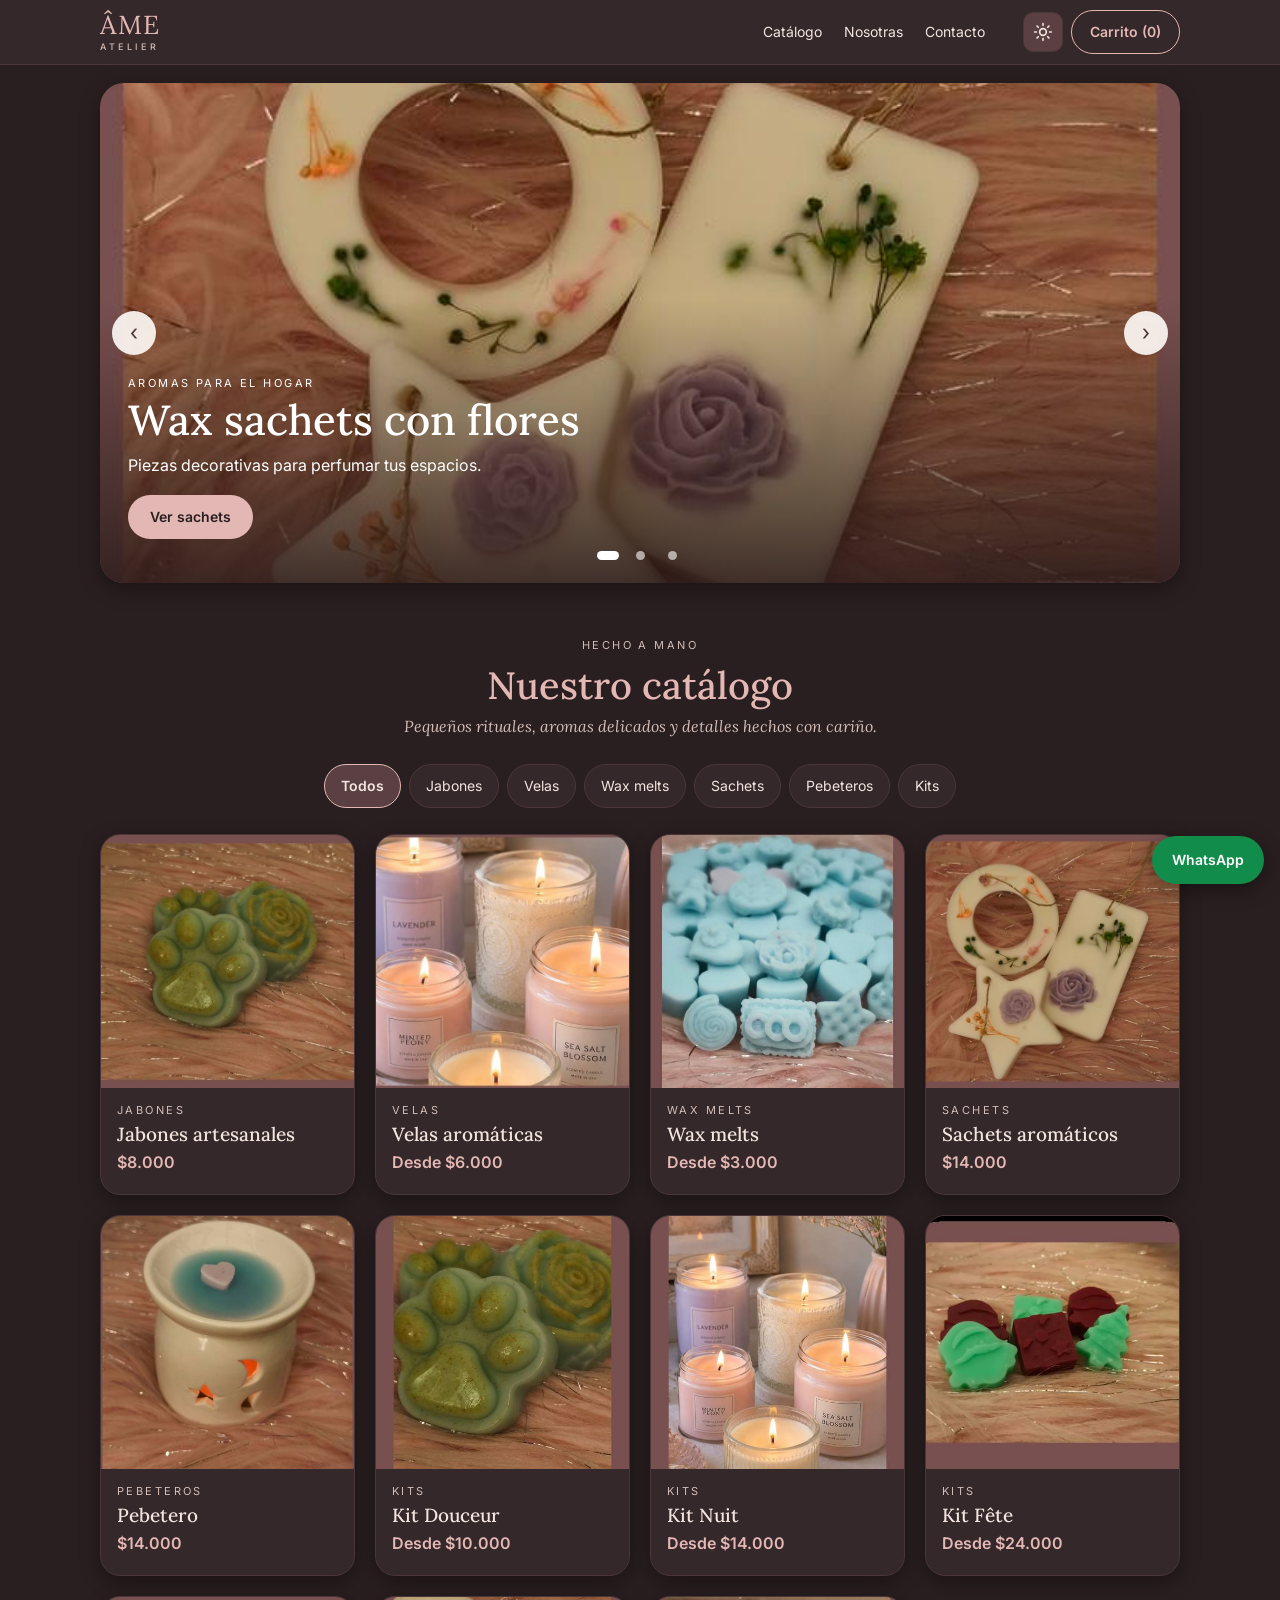
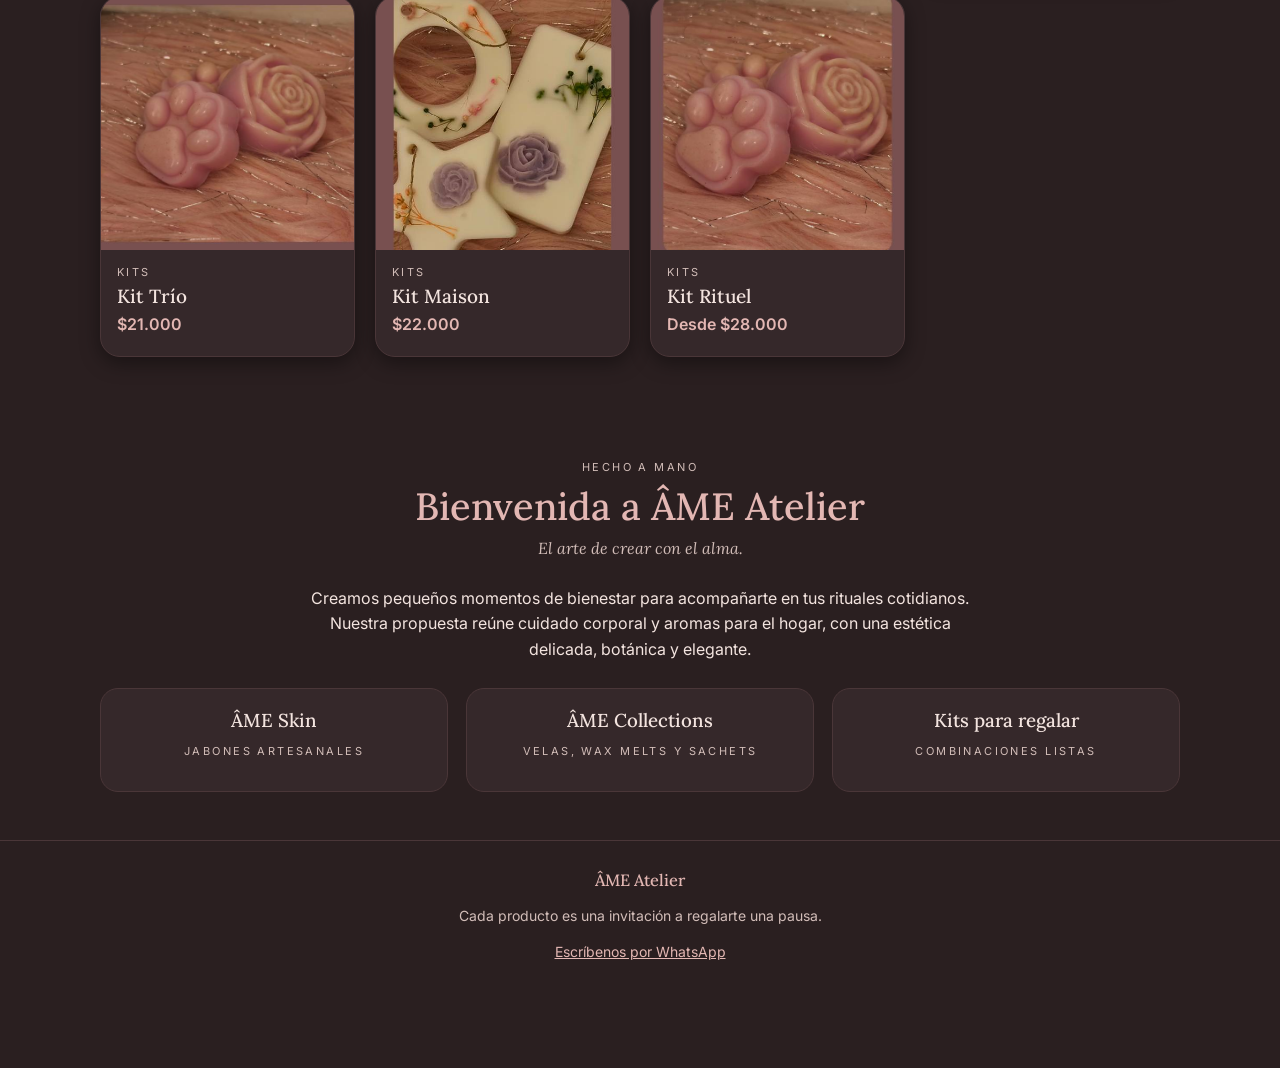
==== index.html @ 279a784d "Estructura del proyecto, catálogo interactivo, carrito y cambio de tema" ====
<!doctype html>
<html lang="es">
<head>
  <meta charset="utf-8">
  <meta name="viewport" content="width=device-width, initial-scale=1, viewport-fit=cover">
  <title>ÂME Atelier · Jabones y aromas hechos a mano</title>

  <link href="https://fonts.googleapis.com/css2?family=Lora:ital,wght@0,500;1,400&family=Inter:wght@300;400;500;600&display=swap" rel="stylesheet">
  <link rel="stylesheet" href="css/styles.css">
</head>

<body>
  <!-- =====================================================================
       Encabezado y navegación
       ===================================================================== -->
  <header>
    <div class="w">
      <a class="lg" href="#top" aria-label="ÂME Atelier, inicio">
        ÂME<small>ATELIER</small>
      </a>

      <nav>
        <a href="#catalogo">Catálogo</a>
        <a href="#nosotras">Nosotras</a>
        <a href="#contacto">Contacto</a>
      </nav>

      <div class="hdr-actions">
        <button class="theme-btn" id="tm" type="button" aria-label="Cambiar a tema claro" title="Cambiar a tema claro">
          <svg class="ic-sun" viewBox="0 0 24 24" width="20" height="20" fill="none" stroke="currentColor" stroke-width="2" stroke-linecap="round" stroke-linejoin="round" aria-hidden="true">
            <circle cx="12" cy="12" r="4"></circle>
            <path d="M12 2v2"></path>
            <path d="M12 20v2"></path>
            <path d="m4.93 4.93 1.41 1.41"></path>
            <path d="m17.66 17.66 1.41 1.41"></path>
            <path d="M2 12h2"></path>
            <path d="M20 12h2"></path>
            <path d="m6.34 17.66-1.41 1.41"></path>
            <path d="m19.07 4.93-1.41 1.41"></path>
          </svg>
          <svg class="ic-moon" viewBox="0 0 24 24" width="20" height="20" fill="none" stroke="currentColor" stroke-width="2" stroke-linecap="round" stroke-linejoin="round" aria-hidden="true">
            <path d="M20.354 15.354A9 9 0 0 1 8.646 3.646 9.003 9.003 0 0 0 12 21a9.003 9.003 0 0 0 8.354-5.646z"></path>
            <path d="M17 4v4"></path>
            <path d="M15 6h4"></path>
            <path d="M19 10v2"></path>
            <path d="M18 11h2"></path>
          </svg>
        </button>
        <button class="btn2" id="oc" type="button" aria-label="Abrir carrito">Carrito (<span id="cn">0</span>)</button>
      </div>
    </div>
  </header>

  <!-- =====================================================================
       Contenido principal
       ===================================================================== -->
  <main id="top">
    <!-- Hero / Carrusel -->
    <div class="w">
      <div class="hero" role="region" aria-roledescription="carrusel" aria-label="Productos destacados">
        <div class="tr" id="tr"></div>
        <button class="ar l" id="pv" aria-label="Anterior">‹</button>
        <button class="ar r" id="nx" aria-label="Siguiente">›</button>
        <div class="dots" id="dt"></div>
      </div>
    </div>

    <!-- Catálogo -->
    <section id="catalogo">
      <div class="w">
        <div class="hd">
          <span class="k">Hecho a mano</span>
          <h2>Nuestro catálogo</h2>
          <p>Pequeños rituales, aromas delicados y detalles hechos con cariño.</p>
        </div>

        <div class="chips" id="ch"></div>
        <div class="g" id="gr"></div>
      </div>
    </section>

    <!-- Nosotras -->
    <section id="nosotras">
      <div class="w">
        <div class="hd">
          <span class="k">Hecho a mano</span>
          <h2>Bienvenida a ÂME Atelier</h2>
          <p>El arte de crear con el alma.</p>
        </div>

        <p style="max-width:660px;margin:0 auto;text-align:center">
          Creamos pequeños momentos de bienestar para acompañarte en tus rituales cotidianos. Nuestra propuesta reúne cuidado corporal y aromas para el hogar, con una estética delicada, botánica y elegante.
        </p>

        <div class="abt">
          <div>
            <h3>ÂME Skin</h3>
            <p class="k">Jabones artesanales</p>
          </div>
          <div>
            <h3>ÂME Collections</h3>
            <p class="k">Velas, wax melts y sachets</p>
          </div>
          <div>
            <h3>Kits para regalar</h3>
            <p class="k">Combinaciones listas</p>
          </div>
        </div>
      </div>
    </section>
  </main>

  <!-- =====================================================================
       Pie de página y flotantes
       ===================================================================== -->
  <footer id="contacto">
    <div class="w">
      <h3 style="color:var(--rose)">ÂME Atelier</h3>
      <p>Cada producto es una invitación a regalarte una pausa.</p>
      <p><a id="fw" href="#">Escríbenos por WhatsApp</a></p>
    </div>
  </footer>

  <a class="wa" id="wb" href="#" target="_blank" rel="noopener">WhatsApp</a>
  <div class="ts" id="ts" role="status"></div>

  <!-- =====================================================================
       Modal: Detalle y personalización de producto
       ===================================================================== -->
  <dialog id="pd" aria-labelledby="pt">
    <button class="x" data-close aria-label="Cerrar">✕</button>
    <div class="pm">
      <img id="pi" alt="">
      <div class="pb">
        <span class="k" id="pc"></span>
        <h2 id="pt"></h2>
        <p id="pdsc" style="margin:0;color:var(--mut)"></p>
        <div id="po"></div>

        <div style="display:flex;align-items:center;gap:14px">
          <div class="q">
            <button id="m1" aria-label="Menos">−</button>
            <b id="qv">1</b>
            <button id="p1" aria-label="Más">+</button>
          </div>
          <span class="pr" id="pp" style="font-size:20px"></span>
        </div>

        <div id="pn"></div>
        <button class="btn" id="ad">Agregar al carrito</button>
      </div>
    </div>
  </dialog>

  <!-- =====================================================================
       Drawer: Carrito y envío por WhatsApp
       ===================================================================== -->
  <dialog id="cart" aria-label="Tu pedido">
    <div class="cin">
      <div style="display:flex;justify-content:space-between;align-items:center">
        <h2 style="color:var(--rose)">Tu pedido</h2>
        <button class="btn2" data-close aria-label="Cerrar carrito">Cerrar</button>
      </div>

      <div class="cl" id="cl"></div>

      <div style="display:flex;justify-content:space-between;font-size:18px">
        <b>Total</b>
        <b class="pr" id="ct">$0</b>
      </div>

      <input class="i" id="nm" placeholder="Tu nombre" aria-label="Tu nombre" autocomplete="name">
      <textarea class="i" id="nt" rows="2" placeholder="Notas: fecha, dirección, aromas…" aria-label="Notas del pedido"></textarea>
      <button class="btn" id="sd">Enviar pedido por WhatsApp</button>
    </div>
  </dialog>

  <!-- =====================================================================
       Scripts (respetar orden de dependencias)
       ===================================================================== -->
  <script src="js/config.js"></script>
  <script src="js/data.js"></script>
  <script src="js/utils.js"></script>
  <script src="js/slider.js"></script>
  <script src="js/catalog.js"></script>
  <script src="js/cart.js"></script>
  <script src="js/main.js"></script>
</body>
</html>
---- css/styles.css ----
/* ==========================================================================
   ÂME Atelier – Estilos globales y componentes
   Tema oscuro por defecto + modo claro con tonos de referencia
   ========================================================================== */

:root {
  --bg: #2A1F20;
  --card: #35282A;
  --ink: #F3E4DF;
  --mut: #D2BDB8;
  --rose: #E3B7B3;
  --pill: #5A4042;
  --line: #4A3638;
  --btn: #E3B7B3;
  --btnt: #2A1F20;
  --sh: 0 6px 20px #0006;

  color-scheme: dark;
  box-sizing: border-box;
  padding-top: env(safe-area-inset-top, 0px);
  padding-bottom: env(safe-area-inset-bottom, 0px);
}

:root[data-theme="light"] {
  --bg: #F8F2EE;
  --card: #FFFDFB;
  --ink: #4E3B39;
  --mut: #7A6360;
  --rose: #8E5A5C;
  --pill: #F3DFDA;
  --line: #E7D6D0;
  --btn: #8E5A5C;
  --btnt: #FFFFFF;
  --sh: 0 6px 20px #8e5a5c1c;
  color-scheme: light;
}

/* ==========================================================================
   Base y tipografía
   ========================================================================== */

html {
  scroll-padding-top: calc(env(safe-area-inset-top, 0px) + 72px);
  scroll-behavior: smooth;
}

*,
*::before,
*::after {
  box-sizing: border-box;
}

body {
  margin: 0;
  background: var(--bg);
  color: var(--ink);
  font: 400 16px/1.6 Inter, system-ui, sans-serif;
}

body::before {
  content: "";
  position: fixed;
  inset: 0 0 auto;
  height: env(safe-area-inset-top, 0px);
  background: var(--card);
  z-index: 30;
}

h1,
h2,
h3 {
  font-family: Lora, Georgia, serif;
  font-weight: 500;
  margin: 0;
  line-height: 1.2;
}

button {
  font: inherit;
  color: inherit;
  cursor: pointer;
}

section {
  padding: 48px 0;
}

/* ==========================================================================
   Utilidades y botones
   ========================================================================== */

.w {
  max-width: 1120px;
  margin: 0 auto;
  padding: 0 20px;
}

.k {
  font-size: 11px;
  letter-spacing: 0.22em;
  text-transform: uppercase;
  color: var(--mut);
}

.btn {
  background: var(--btn);
  color: var(--btnt);
  border: 0;
  border-radius: 26px;
  padding: 11px 22px;
  min-height: 44px;
  font-weight: 600;
  font-size: 14px;
}

.btn2 {
  background: transparent;
  color: var(--rose);
  border: 1.5px solid var(--rose);
  border-radius: 26px;
  padding: 9px 18px;
  min-height: 44px;
  font-weight: 600;
  font-size: 14px;
}

.i {
  width: 100%;
  border: 1px solid var(--line);
  border-radius: 12px;
  padding: 11px;
  font: inherit;
  background: var(--bg);
  color: var(--ink);
}

.vh {
  position: absolute;
  width: 1px;
  height: 1px;
  overflow: hidden;
  clip: rect(0 0 0 0);
}

/* ==========================================================================
   Header y navegación
   ========================================================================== */

header {
  position: sticky;
  top: env(safe-area-inset-top, 0px);
  z-index: 20;
  background: var(--card);
  border-bottom: 1px solid var(--line);
}

header .w {
  display: flex;
  align-items: center;
  gap: 20px;
  height: 64px;
}

.lg {
  font-family: Lora, serif;
  font-size: 26px;
  color: var(--rose);
  letter-spacing: 0.06em;
  line-height: 1;
  text-decoration: none;
  flex: 1;
}

.lg small {
  display: block;
  font: 500 9px Inter;
  letter-spacing: 0.4em;
  color: var(--mut);
  margin-top: 3px;
}

nav a {
  color: var(--ink);
  text-decoration: none;
  font-size: 14px;
  margin-right: 18px;
}

.hdr-actions {
  display: flex;
  align-items: center;
  gap: 8px;
}

@media (max-width: 720px) {
  nav {
    display: none;
  }

  .btn2 {
    padding: 8px 14px;
    font-size: 13px;
  }
}

/* ==========================================================================
   Hero y slider
   ========================================================================== */

.hero {
  position: relative;
  overflow: hidden;
  border-radius: 24px;
  margin-top: 18px;
  box-shadow: var(--sh);
}

.tr {
  display: flex;
  transition: transform 0.6s ease;
}

.sl {
  min-width: 100%;
  height: clamp(340px, 60vw, 500px);
  background-size: cover;
  background-position: center;
  position: relative;
  color: #FFFFFF;
}

.sl div {
  position: absolute;
  inset: auto 0 0 0;
  padding: 70px 28px 44px;
  background: linear-gradient(transparent, #2a1a1ad9);
}

.sl h2 {
  font-size: clamp(26px, 5vw, 42px);
  max-width: 560px;
}

.sl p {
  margin: 8px 0 16px;
  max-width: 460px;
}

.ar {
  position: absolute;
  top: 50%;
  transform: translateY(-50%);
  width: 44px;
  height: 44px;
  border-radius: 50%;
  border: 0;
  background: #fffbf8e6;
  color: #4A3535;
  font-size: 22px;
}

.ar.l {
  left: 12px;
}

.ar.r {
  right: 12px;
}

.dots {
  position: absolute;
  bottom: 14px;
  left: 0;
  right: 0;
  display: flex;
  justify-content: center;
  gap: 4px;
}

.dots button {
  width: 28px;
  height: 28px;
  border: 0;
  background: none;
  padding: 0;
  display: grid;
  place-items: center;
}

.dots i {
  width: 9px;
  height: 9px;
  border-radius: 50%;
  background: #fff9;
  display: block;
}

.dots [aria-current="true"] i {
  background: #FFFFFF;
  width: 22px;
  border-radius: 6px;
}

/* ==========================================================================
   Encabezados, filtros y catálogo
   ========================================================================== */

.hd {
  text-align: center;
  margin-bottom: 24px;
}

.hd h2 {
  font-size: clamp(28px, 4vw, 38px);
  color: var(--rose);
  margin-top: 6px;
}

.hd p {
  font-family: Lora;
  font-style: italic;
  color: var(--mut);
  margin: 6px 0 0;
}

.chips {
  display: flex;
  gap: 8px;
  flex-wrap: wrap;
  justify-content: center;
  margin-bottom: 26px;
}

.chip {
  background: var(--card);
  border: 1px solid var(--line);
  border-radius: 22px;
  padding: 8px 16px;
  min-height: 44px;
  font-size: 14px;
}

.chip[aria-pressed="true"] {
  background: var(--pill);
  border-color: var(--rose);
  font-weight: 600;
}

.g {
  display: grid;
  grid-template-columns: repeat(auto-fill, minmax(230px, 1fr));
  gap: 20px;
}

.cd {
  background: var(--card);
  border: 1px solid var(--line);
  border-radius: 20px;
  overflow: hidden;
  box-shadow: var(--sh);
  display: flex;
  flex-direction: column;
  text-align: left;
  padding: 0;
  transition: transform 0.25s ease, box-shadow 0.25s ease, border-color 0.25s ease;
}

.cd:hover,
.cd:focus-visible {
  transform: translateY(-4px) scale(1.02);
  border-color: var(--rose);
  box-shadow: 0 12px 28px #0000004d;
}

:root[data-theme="light"] .cd:hover,
:root[data-theme="light"] .cd:focus-visible {
  box-shadow: 0 12px 28px #8e5a5c3d;
}

.cd img {
  width: 100%;
  aspect-ratio: 1 / 1;
  object-fit: cover;
  display: block;
  transition: transform 0.35s ease;
}

.cd:hover img,
.cd:focus-visible img {
  transform: scale(1.04);
}

.cd div {
  padding: 14px 16px 18px;
  display: flex;
  flex-direction: column;
  gap: 4px;
  flex: 1;
}

.cd h3 {
  font-size: 19px;
}

.pr {
  color: var(--rose);
  font-weight: 600;
}

/* ==========================================================================
   Modales y opciones de producto
   ========================================================================== */

dialog {
  border: 0;
  border-radius: 22px;
  padding: 0;
  background: var(--card);
  color: var(--ink);
  box-shadow: 0 20px 60px #0005;
  max-width: min(880px, 94vw);
  width: 100%;
  max-height: 92vh;
}

dialog::backdrop {
  background: #2a1a1a99;
}

.pm {
  display: grid;
  grid-template-columns: 1fr 1fr;
}

@media (max-width: 720px) {
  .pm {
    grid-template-columns: 1fr;
  }
}

.pm img {
  width: 100%;
  height: 100%;
  min-height: 260px;
  max-height: 520px;
  object-fit: cover;
}

.pb {
  padding: 24px;
  display: flex;
  flex-direction: column;
  gap: 12px;
}

.x {
  position: absolute;
  top: 10px;
  right: 10px;
  width: 44px;
  height: 44px;
  border-radius: 50%;
  border: 0;
  background: var(--card);
  font-size: 20px;
  z-index: 2;
}

fieldset {
  border: 0;
  padding: 0;
  margin: 0;
}

legend {
  font-size: 13px;
  font-weight: 600;
  margin-bottom: 6px;
}

.op {
  display: flex;
  flex-wrap: wrap;
  gap: 8px;
}

.op label {
  border: 1px solid var(--line);
  border-radius: 20px;
  padding: 8px 14px;
  min-height: 40px;
  cursor: pointer;
  font-size: 14px;
  display: flex;
  align-items: center;
}

.op input {
  position: absolute;
  opacity: 0;
}

.op label:has(input:checked) {
  background: var(--pill);
  border-color: var(--rose);
  font-weight: 600;
}

.op label:has(input:focus-visible) {
  outline: 2px solid var(--rose);
  outline-offset: 2px;
}

.q {
  display: flex;
  align-items: center;
  gap: 6px;
}

.q button {
  width: 44px;
  height: 44px;
  border-radius: 50%;
  border: 1.5px solid var(--rose);
  background: none;
  font-size: 20px;
  color: var(--rose);
}

.q b {
  min-width: 28px;
  text-align: center;
}

/* ==========================================================================
   Carrito lateral (drawer)
   ========================================================================== */

#cart {
  margin: 0 0 0 auto;
  height: 100dvh;
  max-height: 100dvh;
  width: min(430px, 100%);
  border-radius: 22px 0 0 22px;
}

.cin {
  display: flex;
  flex-direction: column;
  height: 100dvh;
  padding: 20px;
  gap: 12px;
}

.cl {
  flex: 1;
  overflow: auto;
  display: flex;
  flex-direction: column;
  gap: 12px;
}

.ln {
  display: flex;
  gap: 12px;
  border-bottom: 1px solid var(--line);
  padding-bottom: 12px;
}

.ln img {
  width: 64px;
  height: 64px;
  border-radius: 12px;
  object-fit: cover;
}

.ln .q button {
  width: 36px;
  height: 36px;
  font-size: 16px;
}

/* ==========================================================================
   Sección "Nosotras", footer y elementos flotantes
   ========================================================================== */

.abt {
  display: grid;
  grid-template-columns: repeat(auto-fit, minmax(220px, 1fr));
  gap: 18px;
  margin-top: 26px;
}

.abt div {
  background: var(--card);
  border: 1px solid var(--line);
  border-radius: 18px;
  padding: 20px;
  text-align: center;
}

footer {
  border-top: 1px solid var(--line);
  padding: 30px 0 90px;
  text-align: center;
  color: var(--mut);
  font-size: 14px;
}

footer a {
  color: var(--rose);
}

.wa {
  position: fixed;
  right: 16px;
  bottom: calc(16px + env(safe-area-inset-bottom, 0px));
  background: #128C4A;
  color: #FFFFFF;
  border-radius: 30px;
  padding: 13px 20px;
  font-weight: 600;
  font-size: 14px;
  text-decoration: none;
  z-index: 15;
  box-shadow: var(--sh);
}

.ts {
  position: fixed;
  left: 50%;
  bottom: 90px;
  transform: translateX(-50%);
  background: var(--ink);
  color: var(--bg);
  padding: 10px 18px;
  border-radius: 22px;
  font-size: 14px;
  z-index: 60;
  opacity: 0;
  pointer-events: none;
  transition: opacity 0.3s;
}

.ts.on {
  opacity: 1;
}

/* ==========================================================================
   Preferencia de movimiento reducido
   ========================================================================== */

@media (prefers-reduced-motion: reduce) {
  .tr,
  .cd,
  .cd img {
    transition: none;
  }

  html {
    scroll-behavior: auto;
  }
}

.theme-btn {
  width: 40px;
  height: 40px;
  border-radius: 10px;
  border: 1px solid var(--line);
  background: var(--pill);
  color: var(--ink);
  display: inline-grid;
  place-items: center;
  padding: 0;
  transition: transform 0.2s ease, background-color 0.2s ease, border-color 0.2s ease;
}

.theme-btn:hover,
.theme-btn:focus-visible {
  transform: scale(1.06);
  border-color: var(--rose);
}

/* En tema oscuro (por defecto) se muestra el sol; en tema claro se muestra la luna */
.theme-btn .ic-moon {
  display: none;
}

:root[data-theme="light"] .theme-btn .ic-sun {
  display: none;
}

:root[data-theme="light"] .theme-btn .ic-moon {
  display: block;
}
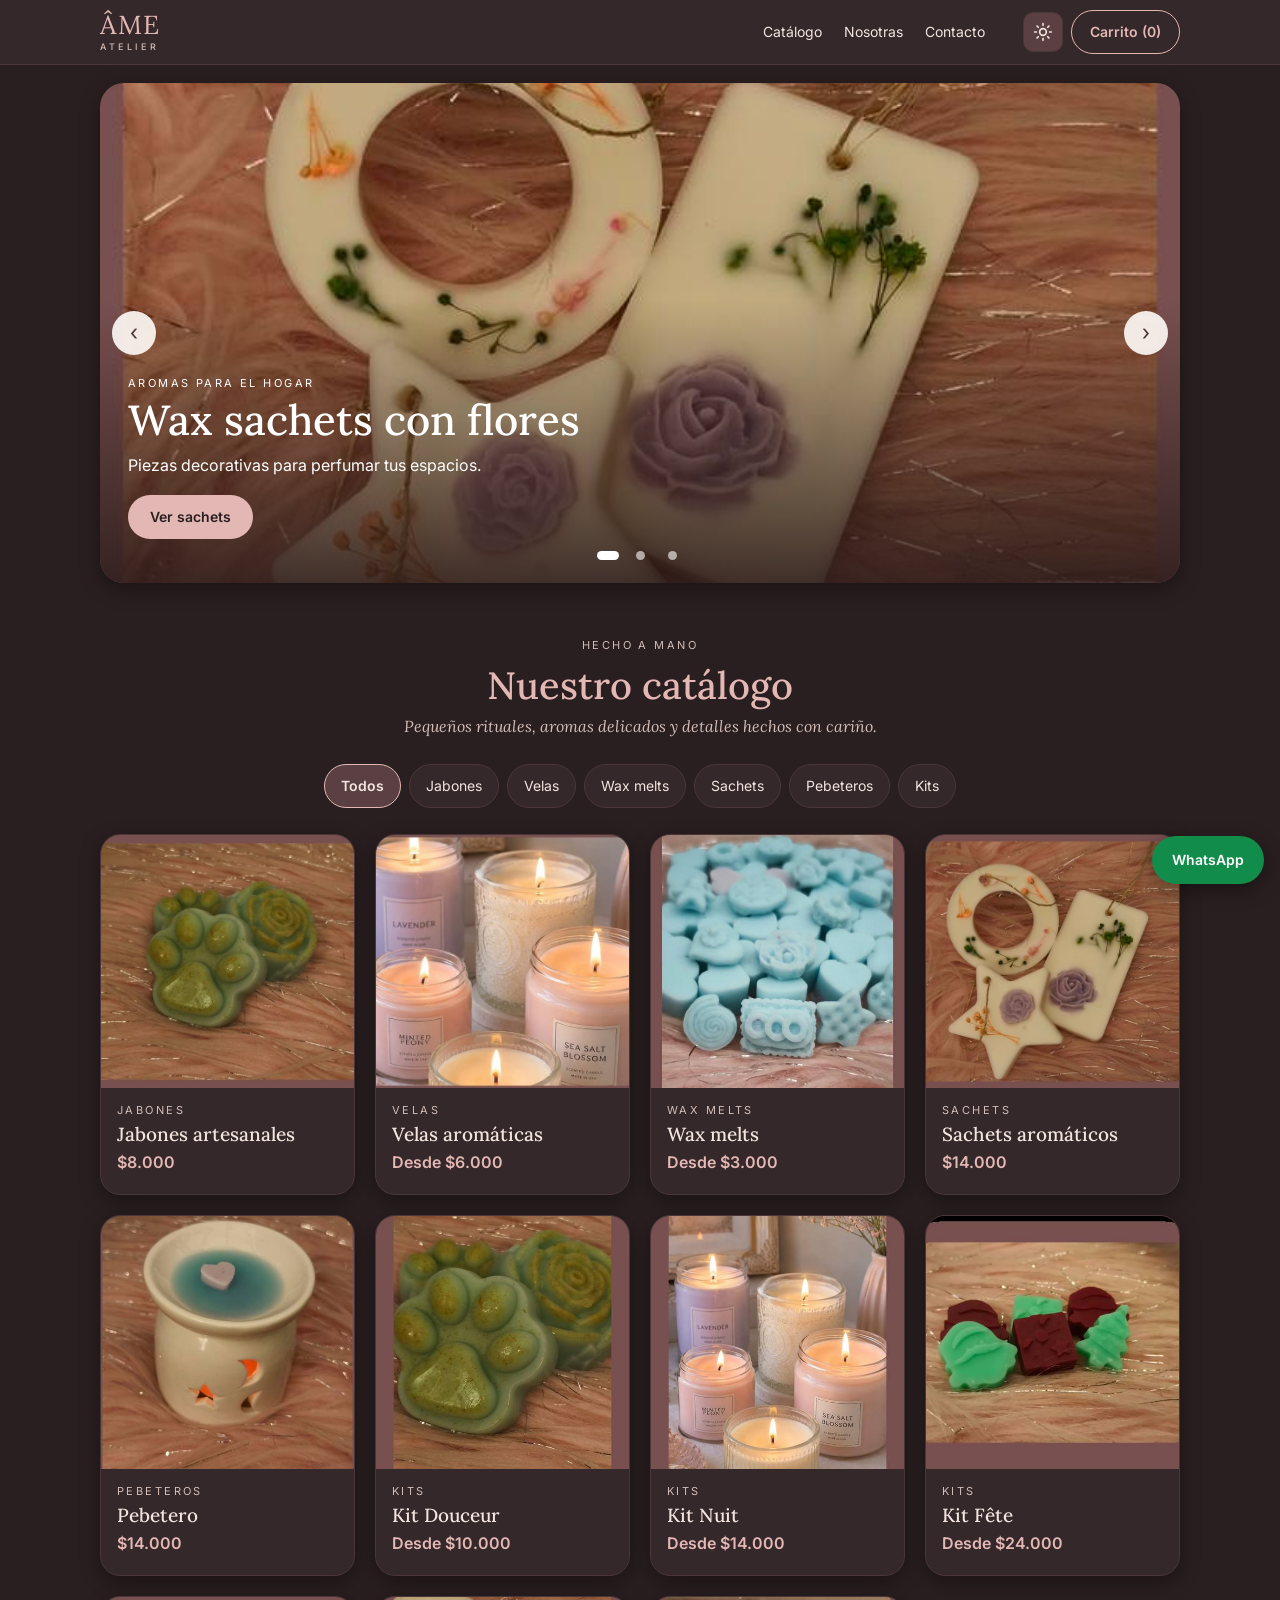
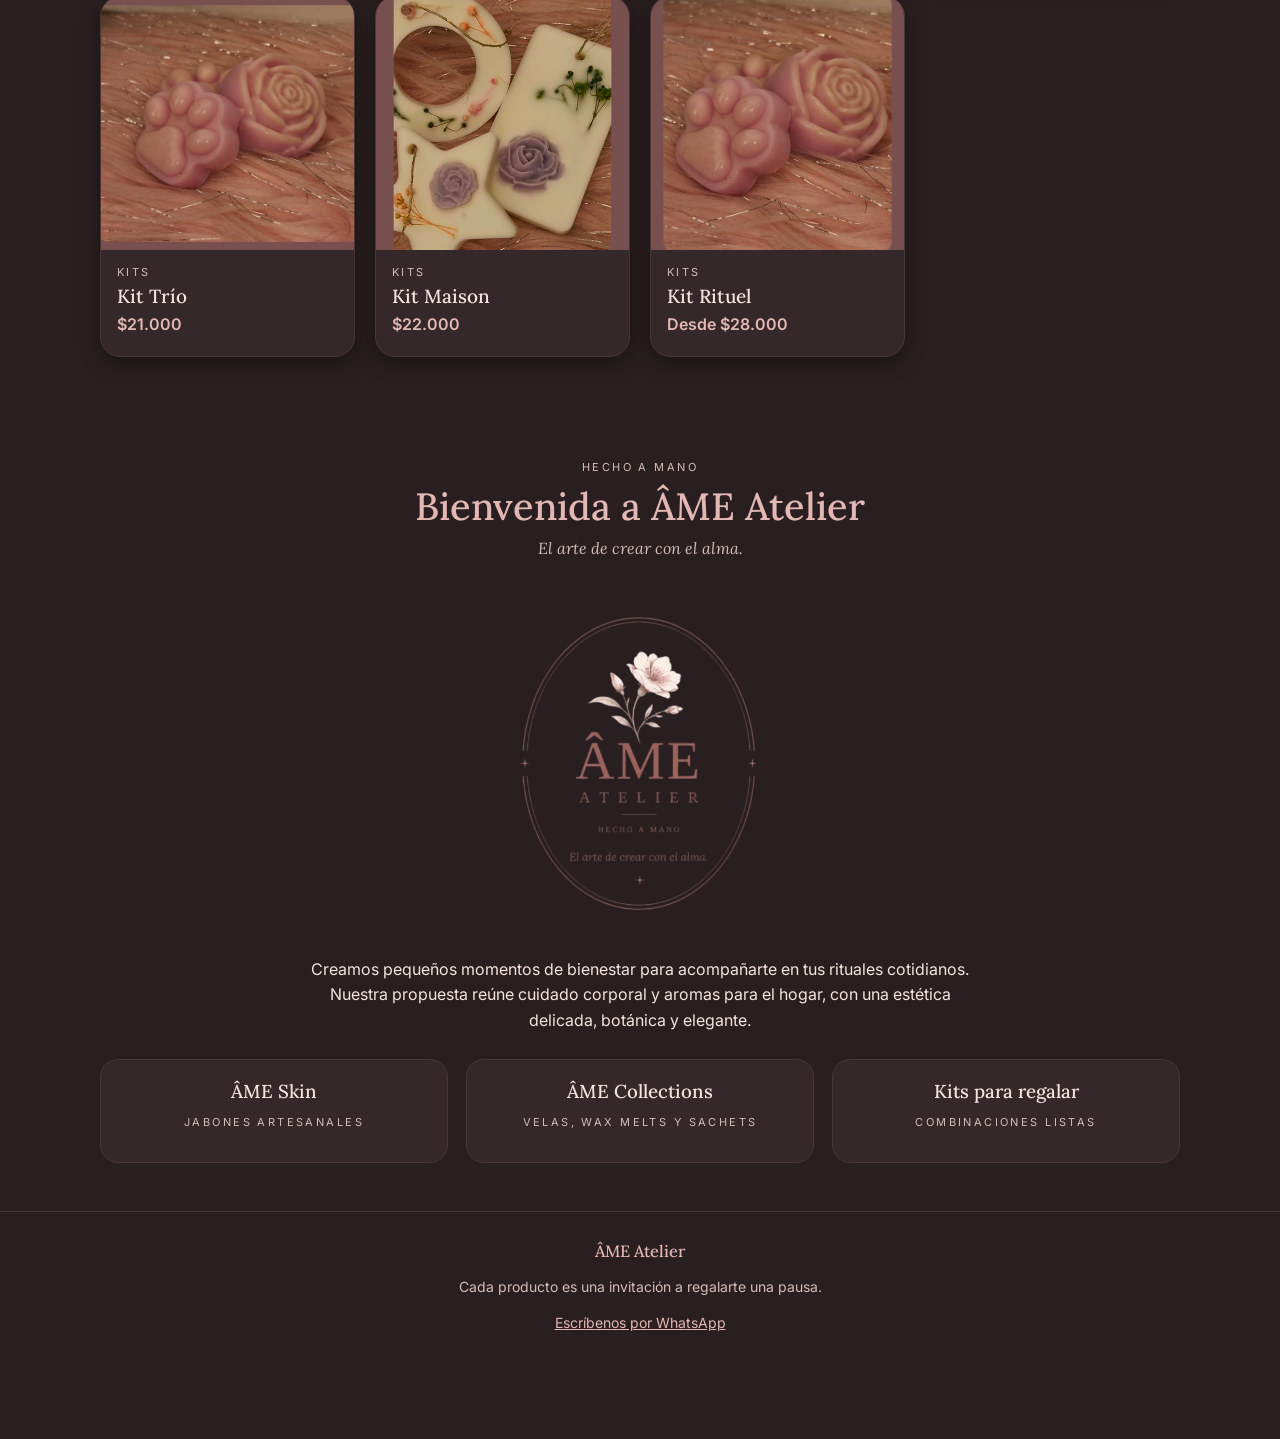
==== commit df1fb568: "Se agregó el logo de la marca y ubicación de archivos" ====
--- a/index.html
+++ b/index.html
@@ -86,6 +86,10 @@
           <span class="k">Hecho a mano</span>
           <h2>Bienvenida a ÂME Atelier</h2>
           <p>El arte de crear con el alma.</p>
+        </div>
+
+        <div class="abt-logo">
+          <img src="img/logo.png" alt="Logo de ÂME Atelier: Hecho a mano, el arte de crear con el alma" loading="lazy">
         </div>
 
         <p style="max-width:660px;margin:0 auto;text-align:center">
--- a/css/styles.css
+++ b/css/styles.css
@@ -583,6 +583,18 @@
 /* ==========================================================================
    Sección "Nosotras", footer y elementos flotantes
    ========================================================================== */
+
+  .abt-logo {
+  display: flex;
+  justify-content: center;
+  margin-bottom: 24px;
+}
+
+.abt-logo img {
+  width: min(260px, 72vw);
+  height: auto;
+  display: block;
+}
 
 .abt {
   display: grid;
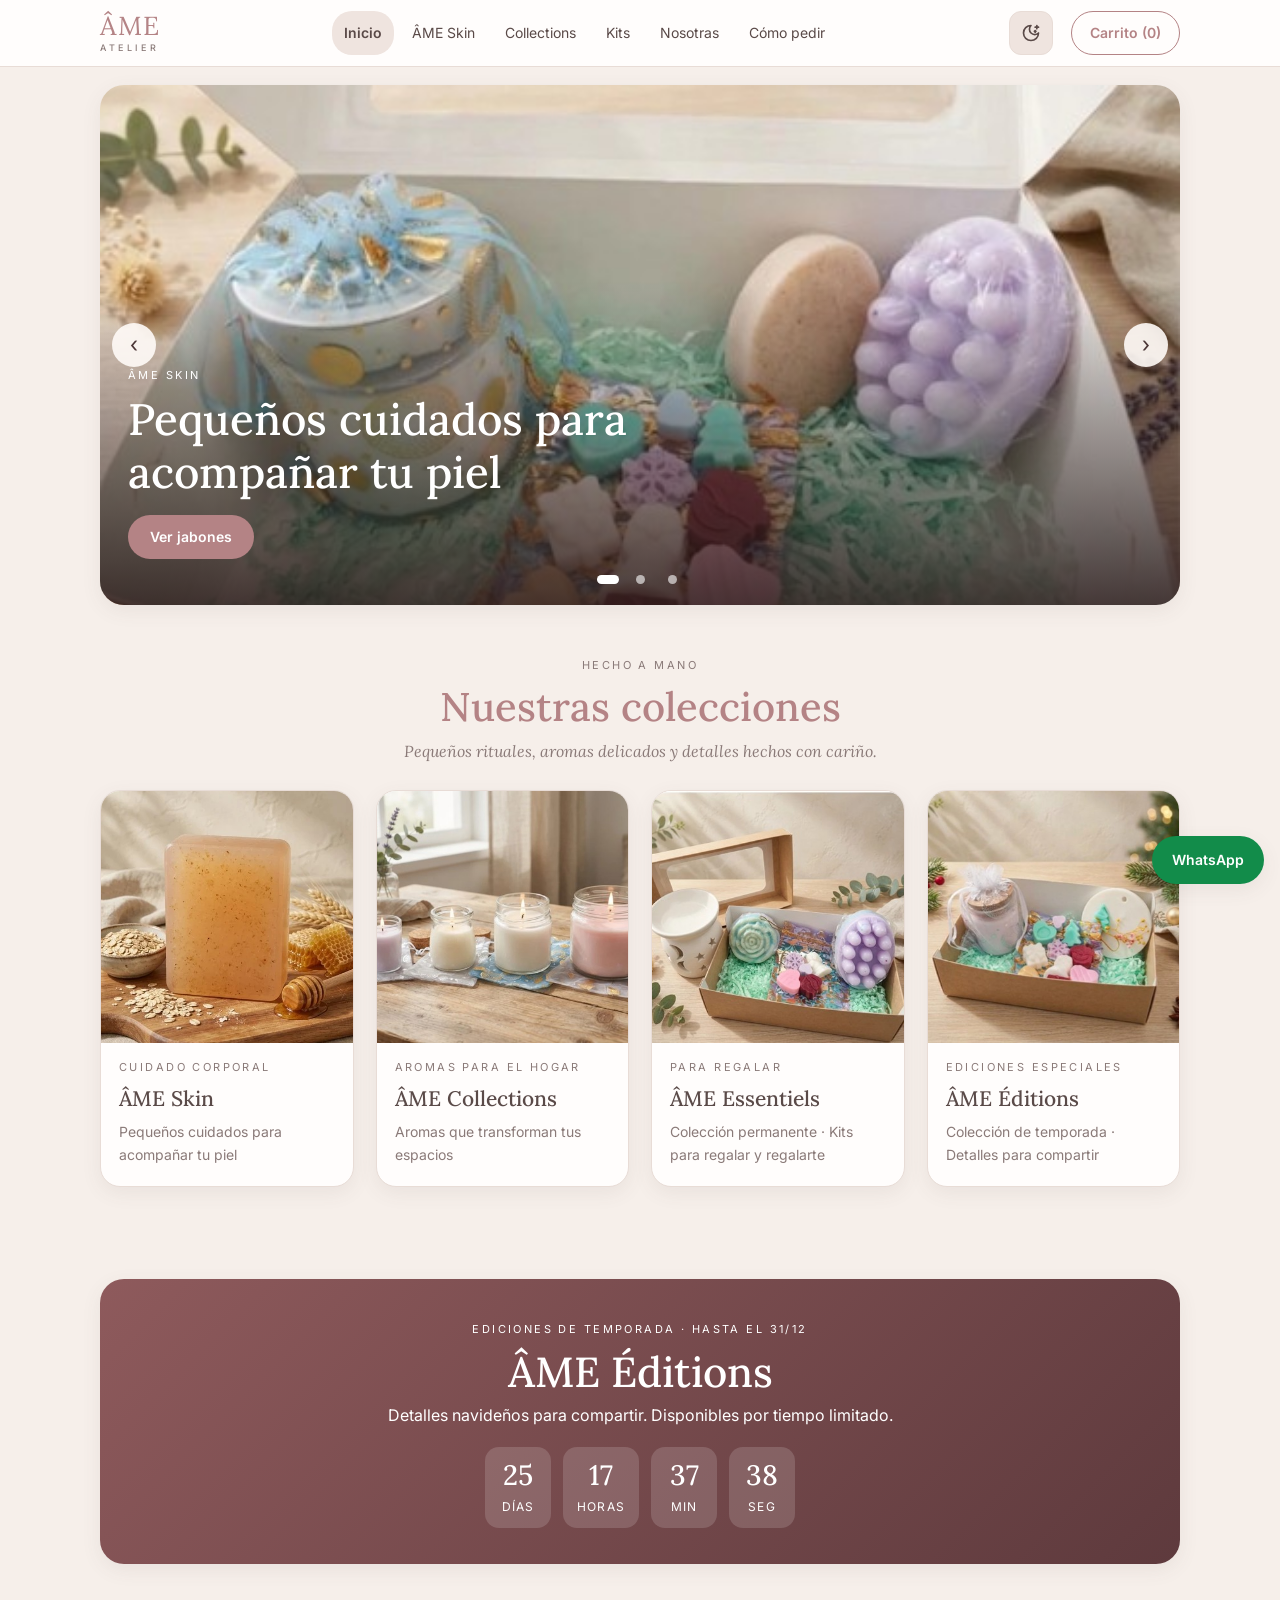
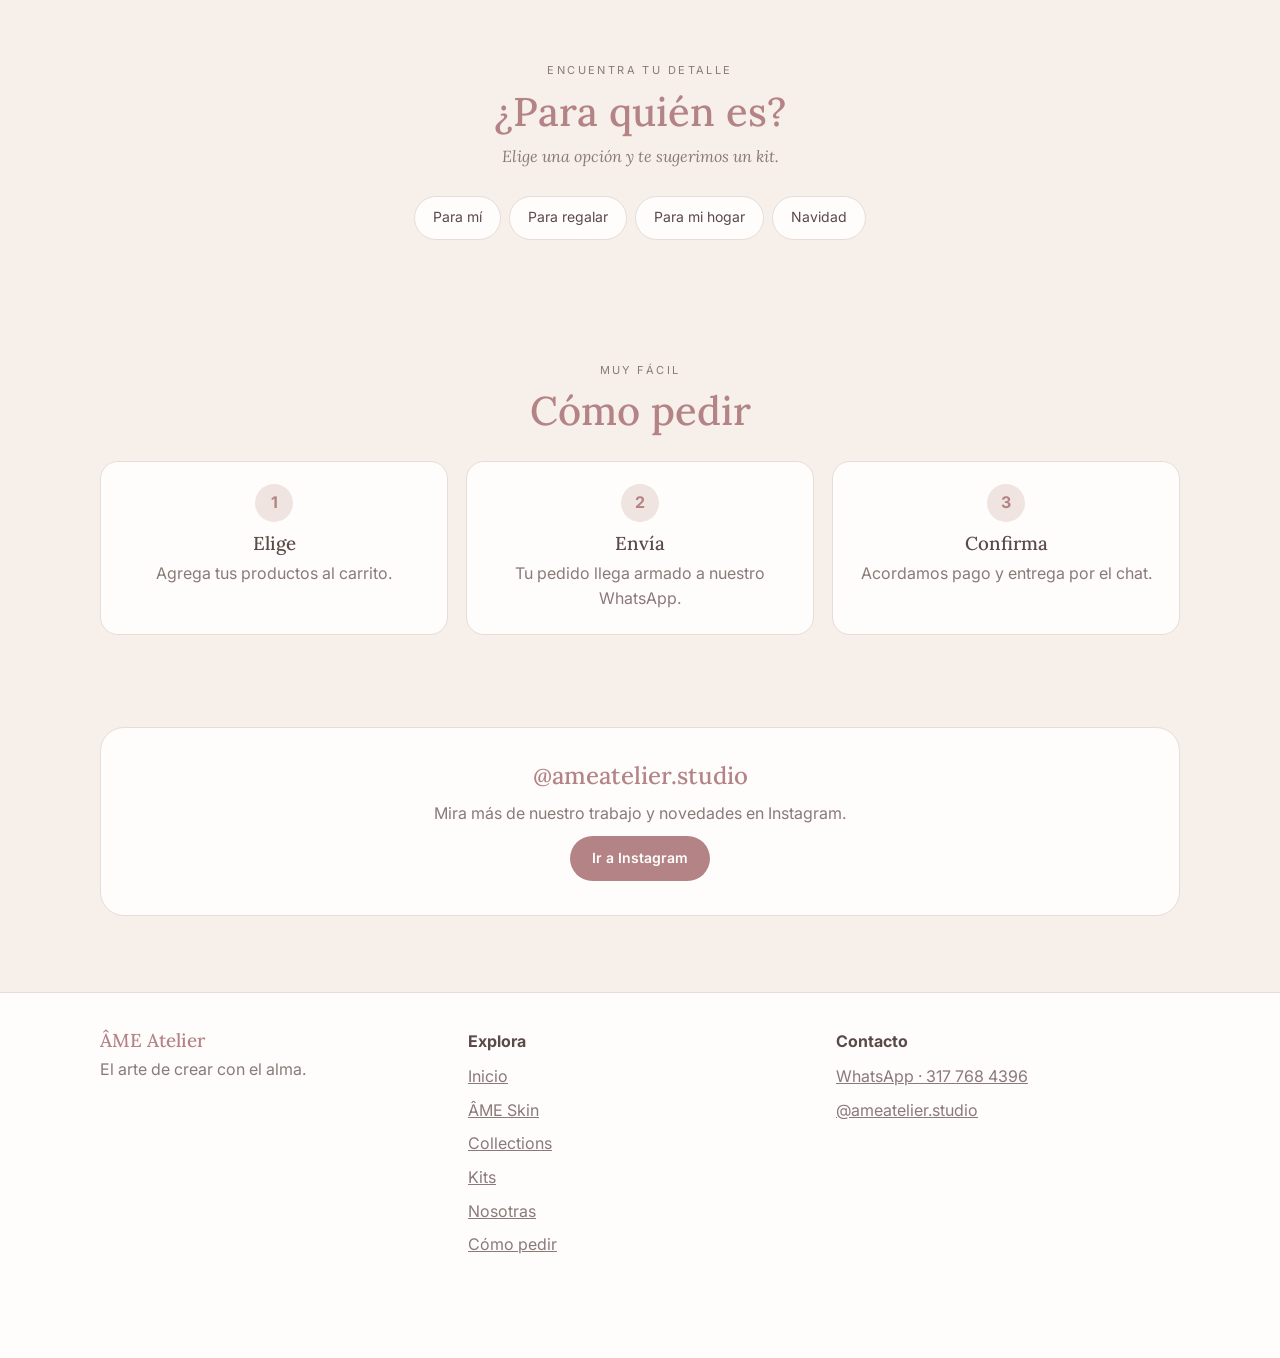
==== commit 9ea5e332: "Restructuración de la página, nuevas carpetas y funcionalidades" ====
--- a/index.html
+++ b/index.html
@@ -1,193 +1,91 @@
 <!doctype html>
 <html lang="es">
+
 <head>
-  <meta charset="utf-8">
-  <meta name="viewport" content="width=device-width, initial-scale=1, viewport-fit=cover">
-  <title>ÂME Atelier · Jabones y aromas hechos a mano</title>
-
-  <link href="https://fonts.googleapis.com/css2?family=Lora:ital,wght@0,500;1,400&family=Inter:wght@300;400;500;600&display=swap" rel="stylesheet">
-  <link rel="stylesheet" href="css/styles.css">
+    <meta charset="utf-8">
+    <meta name="viewport" content="width=device-width, initial-scale=1, viewport-fit=cover">
+    <title>Inicio · ÂME Atelier</title>
+    <link
+        href="https://fonts.googleapis.com/css2?family=Lora:ital,wght@0,500;1,400&family=Inter:wght@300;400;500;600&display=swap"
+        rel="stylesheet">
+    <link rel="stylesheet" href="css/styles.css">
 </head>
 
-<body>
-  <!-- =====================================================================
-       Encabezado y navegación
-       ===================================================================== -->
-  <header>
-    <div class="w">
-      <a class="lg" href="#top" aria-label="ÂME Atelier, inicio">
-        ÂME<small>ATELIER</small>
-      </a>
+<body data-page="home">
+    <div id="site-header"></div>
+    <main id="main">
+        <div class="w">
+            <div class="hero" role="region" aria-roledescription="carrusel" aria-label="Colecciones destacadas">
+                <div class="tr" id="tr"></div><button class="ar l" id="pv" aria-label="Anterior">‹</button><button
+                    class="ar r" id="nx" aria-label="Siguiente">›</button>
+                <div class="dots" id="dt"></div>
+            </div>
+        </div>
+        <section>
+            <div class="w">
+                <div class="hd rv"><span class="k">Hecho a mano</span>
+                    <h2>Nuestras colecciones</h2>
+                    <p>Pequeños rituales, aromas delicados y detalles hechos con cariño.</p>
+                </div>
+                <div class="cols" id="cols"></div>
+            </div>
+        </section>
+        <section>
+            <div class="w"><a class="ban rv" id="ban" href="kits.html#editions" hidden><span class="k"
+                        style="color:#fff">Ediciones de temporada · hasta el 31/12</span>
+                    <h2>ÂME Éditions</h2>
+                    <p>Detalles navideños para compartir. Disponibles por tiempo limitado.</p>
+                    <div class="cdn" id="cdn" aria-live="off"></div>
+                </a></div>
+        </section>
+        <section>
+            <div class="w">
+                <div class="hd rv"><span class="k">Encuentra tu detalle</span>
+                    <h2>¿Para quién es?</h2>
+                    <p>Elige una opción y te sugerimos un kit.</p>
+                </div>
+                <div class="chips rv" id="qz"></div>
+                <div class="g" id="qr" aria-live="polite"></div>
+            </div>
+        </section>
+        <section>
+            <div class="w">
+                <div class="hd rv"><span class="k">Muy fácil</span>
+                    <h2>Cómo pedir</h2>
+                </div>
+                <div class="steps rv">
+                    <div><b>1</b>
+                        <h3>Elige</h3>
+                        <p>Agrega tus productos al carrito.</p>
+                    </div>
+                    <div><b>2</b>
+                        <h3>Envía</h3>
+                        <p>Tu pedido llega armado a nuestro WhatsApp.</p>
+                    </div>
+                    <div><b>3</b>
+                        <h3>Confirma</h3>
+                        <p>Acordamos pago y entrega por el chat.</p>
+                    </div>
+                </div>
+            </div>
+        </section>
+        <section>
+            <div class="w">
+                <div class="ig rv">
+                    <h2>@ameatelier.studio</h2>
+                    <p>Mira más de nuestro trabajo y novedades en Instagram.</p><a class="btn"
+                        href="https://instagram.com/ameatelier.studio" target="_blank" rel="noopener">Ir a Instagram</a>
+                </div>
+            </div>
+        </section>
+    </main>
+    <div id="site-footer"></div>
+    <script src="js/config.js"></script>
+    <script src="js/data.js"></script>
+    <script src="js/utils.js"></script>
+    <script src="js/cart.js"></script>
+    <script src="js/layout.js"></script>
+    <script src="js/pages/home.js"></script>
+</body>
 
-      <nav>
-        <a href="#catalogo">Catálogo</a>
-        <a href="#nosotras">Nosotras</a>
-        <a href="#contacto">Contacto</a>
-      </nav>
-
-      <div class="hdr-actions">
-        <button class="theme-btn" id="tm" type="button" aria-label="Cambiar a tema claro" title="Cambiar a tema claro">
-          <svg class="ic-sun" viewBox="0 0 24 24" width="20" height="20" fill="none" stroke="currentColor" stroke-width="2" stroke-linecap="round" stroke-linejoin="round" aria-hidden="true">
-            <circle cx="12" cy="12" r="4"></circle>
-            <path d="M12 2v2"></path>
-            <path d="M12 20v2"></path>
-            <path d="m4.93 4.93 1.41 1.41"></path>
-            <path d="m17.66 17.66 1.41 1.41"></path>
-            <path d="M2 12h2"></path>
-            <path d="M20 12h2"></path>
-            <path d="m6.34 17.66-1.41 1.41"></path>
-            <path d="m19.07 4.93-1.41 1.41"></path>
-          </svg>
-          <svg class="ic-moon" viewBox="0 0 24 24" width="20" height="20" fill="none" stroke="currentColor" stroke-width="2" stroke-linecap="round" stroke-linejoin="round" aria-hidden="true">
-            <path d="M20.354 15.354A9 9 0 0 1 8.646 3.646 9.003 9.003 0 0 0 12 21a9.003 9.003 0 0 0 8.354-5.646z"></path>
-            <path d="M17 4v4"></path>
-            <path d="M15 6h4"></path>
-            <path d="M19 10v2"></path>
-            <path d="M18 11h2"></path>
-          </svg>
-        </button>
-        <button class="btn2" id="oc" type="button" aria-label="Abrir carrito">Carrito (<span id="cn">0</span>)</button>
-      </div>
-    </div>
-  </header>
-
-  <!-- =====================================================================
-       Contenido principal
-       ===================================================================== -->
-  <main id="top">
-    <!-- Hero / Carrusel -->
-    <div class="w">
-      <div class="hero" role="region" aria-roledescription="carrusel" aria-label="Productos destacados">
-        <div class="tr" id="tr"></div>
-        <button class="ar l" id="pv" aria-label="Anterior">‹</button>
-        <button class="ar r" id="nx" aria-label="Siguiente">›</button>
-        <div class="dots" id="dt"></div>
-      </div>
-    </div>
-
-    <!-- Catálogo -->
-    <section id="catalogo">
-      <div class="w">
-        <div class="hd">
-          <span class="k">Hecho a mano</span>
-          <h2>Nuestro catálogo</h2>
-          <p>Pequeños rituales, aromas delicados y detalles hechos con cariño.</p>
-        </div>
-
-        <div class="chips" id="ch"></div>
-        <div class="g" id="gr"></div>
-      </div>
-    </section>
-
-    <!-- Nosotras -->
-    <section id="nosotras">
-      <div class="w">
-        <div class="hd">
-          <span class="k">Hecho a mano</span>
-          <h2>Bienvenida a ÂME Atelier</h2>
-          <p>El arte de crear con el alma.</p>
-        </div>
-
-        <div class="abt-logo">
-          <img src="img/logo.png" alt="Logo de ÂME Atelier: Hecho a mano, el arte de crear con el alma" loading="lazy">
-        </div>
-
-        <p style="max-width:660px;margin:0 auto;text-align:center">
-          Creamos pequeños momentos de bienestar para acompañarte en tus rituales cotidianos. Nuestra propuesta reúne cuidado corporal y aromas para el hogar, con una estética delicada, botánica y elegante.
-        </p>
-
-        <div class="abt">
-          <div>
-            <h3>ÂME Skin</h3>
-            <p class="k">Jabones artesanales</p>
-          </div>
-          <div>
-            <h3>ÂME Collections</h3>
-            <p class="k">Velas, wax melts y sachets</p>
-          </div>
-          <div>
-            <h3>Kits para regalar</h3>
-            <p class="k">Combinaciones listas</p>
-          </div>
-        </div>
-      </div>
-    </section>
-  </main>
-
-  <!-- =====================================================================
-       Pie de página y flotantes
-       ===================================================================== -->
-  <footer id="contacto">
-    <div class="w">
-      <h3 style="color:var(--rose)">ÂME Atelier</h3>
-      <p>Cada producto es una invitación a regalarte una pausa.</p>
-      <p><a id="fw" href="#">Escríbenos por WhatsApp</a></p>
-    </div>
-  </footer>
-
-  <a class="wa" id="wb" href="#" target="_blank" rel="noopener">WhatsApp</a>
-  <div class="ts" id="ts" role="status"></div>
-
-  <!-- =====================================================================
-       Modal: Detalle y personalización de producto
-       ===================================================================== -->
-  <dialog id="pd" aria-labelledby="pt">
-    <button class="x" data-close aria-label="Cerrar">✕</button>
-    <div class="pm">
-      <img id="pi" alt="">
-      <div class="pb">
-        <span class="k" id="pc"></span>
-        <h2 id="pt"></h2>
-        <p id="pdsc" style="margin:0;color:var(--mut)"></p>
-        <div id="po"></div>
-
-        <div style="display:flex;align-items:center;gap:14px">
-          <div class="q">
-            <button id="m1" aria-label="Menos">−</button>
-            <b id="qv">1</b>
-            <button id="p1" aria-label="Más">+</button>
-          </div>
-          <span class="pr" id="pp" style="font-size:20px"></span>
-        </div>
-
-        <div id="pn"></div>
-        <button class="btn" id="ad">Agregar al carrito</button>
-      </div>
-    </div>
-  </dialog>
-
-  <!-- =====================================================================
-       Drawer: Carrito y envío por WhatsApp
-       ===================================================================== -->
-  <dialog id="cart" aria-label="Tu pedido">
-    <div class="cin">
-      <div style="display:flex;justify-content:space-between;align-items:center">
-        <h2 style="color:var(--rose)">Tu pedido</h2>
-        <button class="btn2" data-close aria-label="Cerrar carrito">Cerrar</button>
-      </div>
-
-      <div class="cl" id="cl"></div>
-
-      <div style="display:flex;justify-content:space-between;font-size:18px">
-        <b>Total</b>
-        <b class="pr" id="ct">$0</b>
-      </div>
-
-      <input class="i" id="nm" placeholder="Tu nombre" aria-label="Tu nombre" autocomplete="name">
-      <textarea class="i" id="nt" rows="2" placeholder="Notas: fecha, dirección, aromas…" aria-label="Notas del pedido"></textarea>
-      <button class="btn" id="sd">Enviar pedido por WhatsApp</button>
-    </div>
-  </dialog>
-
-  <!-- =====================================================================
-       Scripts (respetar orden de dependencias)
-       ===================================================================== -->
-  <script src="js/config.js"></script>
-  <script src="js/data.js"></script>
-  <script src="js/utils.js"></script>
-  <script src="js/slider.js"></script>
-  <script src="js/catalog.js"></script>
-  <script src="js/cart.js"></script>
-  <script src="js/main.js"></script>
-</body>
 </html>
--- a/css/styles.css
+++ b/css/styles.css
@@ -1,707 +1,993 @@
-/* ==========================================================================
-   ÂME Atelier – Estilos globales y componentes
-   Tema oscuro por defecto + modo claro con tonos de referencia
-   ========================================================================== */
-
+/* ÂME Atelier – estilos. Colores en :root (claro y oscuro). */
 :root {
-  --bg: #2A1F20;
-  --card: #35282A;
-  --ink: #F3E4DF;
-  --mut: #D2BDB8;
-  --rose: #E3B7B3;
-  --pill: #5A4042;
-  --line: #4A3638;
-  --btn: #E3B7B3;
-  --btnt: #2A1F20;
-  --sh: 0 6px 20px #0006;
-
-  color-scheme: dark;
-  box-sizing: border-box;
-  padding-top: env(safe-area-inset-top, 0px);
-  padding-bottom: env(safe-area-inset-bottom, 0px);
-}
-
-:root[data-theme="light"] {
-  --bg: #F8F2EE;
-  --card: #FFFDFB;
-  --ink: #4E3B39;
-  --mut: #7A6360;
-  --rose: #8E5A5C;
-  --pill: #F3DFDA;
-  --line: #E7D6D0;
-  --btn: #8E5A5C;
-  --btnt: #FFFFFF;
-  --sh: 0 6px 20px #8e5a5c1c;
-  color-scheme: light;
-}
-
-/* ==========================================================================
-   Base y tipografía
-   ========================================================================== */
+    --bg: #F6EFEA;
+    --card: #FFFDFC;
+    --ink: #5A4A48;
+    --mut: #8A7A78;
+    --rose: #B48385;
+    --pill: #EFE4DF;
+    --line: #E8DCD6;
+    --btn: #B48385;
+    --btnt: #FFFFFF;
+    --sh: 0 6px 20px rgba(90, 74, 72, 0.08);
+    color-scheme: light;
+    box-sizing: border-box;
+    padding-top: env(safe-area-inset-top, 0px);
+    padding-bottom: env(safe-area-inset-bottom, 0px);
+}
+
+@media (prefers-color-scheme: dark) {
+    :root:not([data-theme="light"]) {
+        --bg: #2A1F20;
+        --card: #35282A;
+        --ink: #F3E4DF;
+        --mut: #D2BDB8;
+        --rose: #E3B7B3;
+        --pill: #5A4042;
+        --line: #4A3638;
+        --btn: #E3B7B3;
+        --btnt: #2A1F20;
+        --sh: 0 6px 20px #0006;
+        color-scheme: dark;
+    }
+}
+
+:root[data-theme="dark"] {
+    --bg: #2A1F20;
+    --card: #35282A;
+    --ink: #F3E4DF;
+    --mut: #D2BDB8;
+    --rose: #E3B7B3;
+    --pill: #5A4042;
+    --line: #4A3638;
+    --btn: #E3B7B3;
+    --btnt: #2A1F20;
+    --sh: 0 6px 20px #0006;
+    color-scheme: dark;
+}
 
 html {
-  scroll-padding-top: calc(env(safe-area-inset-top, 0px) + 72px);
-  scroll-behavior: smooth;
-}
-
-*,
-*::before,
-*::after {
-  box-sizing: border-box;
+    scroll-padding-top: calc(env(safe-area-inset-top, 0px) + 76px);
+    scroll-behavior: smooth
+}
+
+* {
+    box-sizing: border-box
 }
 
 body {
-  margin: 0;
-  background: var(--bg);
-  color: var(--ink);
-  font: 400 16px/1.6 Inter, system-ui, sans-serif;
+    margin: 0;
+    background: var(--bg);
+    color: var(--ink);
+    font: 400 16px/1.6 Inter, system-ui, sans-serif
 }
 
 body::before {
-  content: "";
-  position: fixed;
-  inset: 0 0 auto;
-  height: env(safe-area-inset-top, 0px);
-  background: var(--card);
-  z-index: 30;
+    content: "";
+    position: fixed;
+    inset: 0 0 auto;
+    height: env(safe-area-inset-top, 0px);
+    background: var(--card);
+    z-index: 30
 }
 
 h1,
 h2,
 h3 {
-  font-family: Lora, Georgia, serif;
-  font-weight: 500;
-  margin: 0;
-  line-height: 1.2;
+    font-family: Lora, Georgia, serif;
+    font-weight: 500;
+    margin: 0;
+    line-height: 1.2
+}
+
+button,
+input,
+select,
+textarea {
+    font: inherit;
+    color: inherit
 }
 
 button {
-  font: inherit;
-  color: inherit;
-  cursor: pointer;
+    cursor: pointer
+}
+
+a {
+    color: var(--rose)
+}
+
+.w {
+    max-width: 1120px;
+    margin: 0 auto;
+    padding: 0 20px
+}
+
+.k {
+    font-size: 11px;
+    letter-spacing: .22em;
+    text-transform: uppercase;
+    color: var(--mut)
+}
+
+.s {
+    font-size: 14px;
+    color: var(--mut);
+    margin: 0
+}
+
+header {
+    position: sticky;
+    top: env(safe-area-inset-top, 0px);
+    z-index: 20;
+    background: var(--card);
+    border-bottom: 1px solid var(--line)
+}
+
+header .w {
+    display: flex;
+    align-items: center;
+    gap: 18px;
+    height: 66px
+}
+
+.lg {
+    display: flex;
+    align-items: center;
+    gap: 10px;
+    font-family: Lora, serif;
+    font-size: 26px;
+    color: var(--rose);
+    letter-spacing: .06em;
+    line-height: 1;
+    text-decoration: none
+}
+
+.lg img {
+    height: 44px;
+    width: auto
+}
+
+.lg small {
+    display: block;
+    font: 500 9px Inter;
+    letter-spacing: .4em;
+    color: var(--mut);
+    margin-top: 3px
+}
+
+nav#nv {
+    flex: 1;
+    display: flex;
+    gap: 6px;
+    justify-content: center
+}
+
+nav#nv a {
+    color: var(--ink);
+    text-decoration: none;
+    font-size: 14px;
+    padding: 10px 12px;
+    border-radius: 20px;
+    min-height: 44px;
+    display: flex;
+    align-items: center
+}
+
+nav#nv a:hover {
+    background: var(--pill)
+}
+
+nav#nv a[aria-current=page] {
+    background: var(--pill);
+    font-weight: 600
+}
+
+.mb {
+    display: none;
+    width: 44px;
+    height: 44px;
+    border: 1px solid var(--line);
+    border-radius: 12px;
+    background: none;
+    font-size: 20px
+}
+
+@media(max-width:860px) {
+    .mb {
+        display: block
+    }
+
+    header .w {
+        gap: 10px
+    }
+
+    .lg {
+        flex: 1
+    }
+
+    nav#nv {
+        display: none;
+        position: absolute;
+        top: 66px;
+        left: 0;
+        right: 0;
+        background: var(--card);
+        flex-direction: column;
+        padding: 10px 20px 16px;
+        border-bottom: 1px solid var(--line)
+    }
+
+    nav#nv.open {
+        display: flex
+    }
+}
+
+.btn {
+    background: var(--btn);
+    color: var(--btnt);
+    border: 0;
+    border-radius: 26px;
+    padding: 11px 22px;
+    min-height: 44px;
+    font-weight: 600;
+    font-size: 14px;
+    text-decoration: none;
+    display: inline-flex;
+    align-items: center;
+    justify-content: center
+}
+
+.btn2 {
+    background: transparent;
+    color: var(--rose);
+    border: 1.5px solid var(--rose);
+    border-radius: 26px;
+    padding: 9px 18px;
+    min-height: 44px;
+    font-weight: 600;
+    font-size: 14px
+}
+
+.hero {
+    position: relative;
+    overflow: hidden;
+    border-radius: 24px;
+    margin-top: 18px;
+    box-shadow: var(--sh)
+}
+
+.tr {
+    display: flex;
+    transition: transform .6s ease
+}
+
+.sl {
+    min-width: 100%;
+    height: clamp(340px, 56vw, 520px);
+    background: #8E5A5C center/cover;
+    position: relative;
+    color: #fff
+}
+
+.sl>div {
+    position: absolute;
+    inset: auto 0 0 0;
+    padding: 80px 28px 46px;
+    background: linear-gradient(transparent, #2a1a1ad9)
+}
+
+.sl h2 {
+    font-size: clamp(26px, 5vw, 44px);
+    max-width: 600px;
+    margin: 6px 0 16px
+}
+
+.ar {
+    position: absolute;
+    top: 50%;
+    transform: translateY(-50%);
+    width: 44px;
+    height: 44px;
+    border-radius: 50%;
+    border: 0;
+    background: #fffbf8e6;
+    color: #4A3535;
+    font-size: 22px
+}
+
+.ar.l {
+    left: 12px
+}
+
+.ar.r {
+    right: 12px
+}
+
+.dots {
+    position: absolute;
+    bottom: 12px;
+    left: 0;
+    right: 0;
+    display: flex;
+    justify-content: center;
+    gap: 4px
+}
+
+.dots button {
+    width: 28px;
+    height: 28px;
+    border: 0;
+    background: none;
+    padding: 0;
+    display: grid;
+    place-items: center
+}
+
+.dots i {
+    width: 9px;
+    height: 9px;
+    border-radius: 50%;
+    background: #fff9;
+    display: block
+}
+
+.dots [aria-current=true] i {
+    background: #fff;
+    width: 22px;
+    border-radius: 6px
 }
 
 section {
-  padding: 48px 0;
-}
-
-/* ==========================================================================
-   Utilidades y botones
-   ========================================================================== */
-
-.w {
-  max-width: 1120px;
-  margin: 0 auto;
-  padding: 0 20px;
-}
-
-.k {
-  font-size: 11px;
-  letter-spacing: 0.22em;
-  text-transform: uppercase;
-  color: var(--mut);
-}
-
-.btn {
-  background: var(--btn);
-  color: var(--btnt);
-  border: 0;
-  border-radius: 26px;
-  padding: 11px 22px;
-  min-height: 44px;
-  font-weight: 600;
-  font-size: 14px;
-}
-
-.btn2 {
-  background: transparent;
-  color: var(--rose);
-  border: 1.5px solid var(--rose);
-  border-radius: 26px;
-  padding: 9px 18px;
-  min-height: 44px;
-  font-weight: 600;
-  font-size: 14px;
+    padding: 46px 0
+}
+
+.hd {
+    text-align: center;
+    margin-bottom: 26px
+}
+
+.hd h1,
+.hd h2 {
+    font-size: clamp(28px, 4.4vw, 40px);
+    color: var(--rose);
+    margin-top: 6px
+}
+
+.hd p {
+    font-family: Lora;
+    font-style: italic;
+    color: var(--mut);
+    margin: 8px auto 0;
+    max-width: 620px
+}
+
+.chips {
+    display: flex;
+    gap: 8px;
+    flex-wrap: wrap;
+    justify-content: center;
+    margin-bottom: 24px
+}
+
+.chip {
+    background: var(--card);
+    border: 1px solid var(--line);
+    border-radius: 22px;
+    padding: 8px 18px;
+    min-height: 44px;
+    font-size: 14px;
+    text-decoration: none;
+    color: var(--ink);
+    display: inline-flex;
+    align-items: center
+}
+
+.chip[aria-pressed=true] {
+    background: var(--pill);
+    border-color: var(--rose);
+    font-weight: 600
+}
+
+.g,
+.cols {
+    display: grid;
+    grid-template-columns: repeat(auto-fill, minmax(250px, 1fr));
+    gap: 22px
+}
+
+.cd,
+.cc {
+    background: var(--card);
+    border: 1px solid var(--line);
+    border-radius: 20px;
+    overflow: hidden;
+    box-shadow: var(--sh);
+    display: flex;
+    flex-direction: column;
+    text-decoration: none;
+    color: var(--ink);
+    transition: transform .25s
+}
+
+.cc:hover,
+a.cd:hover {
+    transform: translateY(-4px)
+}
+
+.bi {
+    aspect-ratio: 4/5;
+    background: var(--pill);
+    overflow: hidden
+}
+
+.bi img,
+.ph {
+    width: 100%;
+    height: 100%;
+    object-fit: cover;
+    display: block
+}
+
+.cc .bi {
+    aspect-ratio: 1/1
+}
+
+.cc:hover img {
+    transform: scale(1.05)
+}
+
+.bi img {
+    transition: transform .5s
+}
+
+.ph {
+    display: grid;
+    place-items: center;
+    text-align: center;
+    padding: 16px;
+    font: italic 18px Lora, serif;
+    color: var(--rose);
+    background: linear-gradient(135deg, var(--pill), var(--card))
+}
+
+.bb,
+.ct {
+    padding: 16px 18px 20px;
+    display: flex;
+    flex-direction: column;
+    gap: 10px;
+    flex: 1
+}
+
+.bb h3,
+.ct h3 {
+    font-size: 21px
+}
+
+.pr {
+    color: var(--rose);
+    font-weight: 600;
+    font-size: 19px
+}
+
+.stk {
+    display: flex;
+    flex-direction: column;
+    gap: 24px
+}
+
+.blk {
+    display: grid;
+    grid-template-columns: minmax(0, .9fr) minmax(0, 1.3fr);
+    background: var(--card);
+    border: 1px solid var(--line);
+    border-radius: 24px;
+    overflow: hidden;
+    box-shadow: var(--sh)
+}
+
+@media(max-width:760px) {
+    .blk {
+        grid-template-columns: 1fr
+    }
+}
+
+.blk .bi {
+    aspect-ratio: auto;
+    height: 100%;
+    min-height: 280px
+}
+
+.blk .bb {
+    padding: 24px;
+    gap: 12px
+}
+
+.th {
+    display: flex;
+    gap: 8px;
+    padding: 8px
+}
+
+.th:empty {
+    display: none
+}
+
+.tb {
+    width: 56px;
+    height: 56px;
+    border: 2px solid var(--line);
+    border-radius: 12px;
+    padding: 0;
+    overflow: hidden;
+    background: none
+}
+
+.tb img {
+    width: 100%;
+    height: 100%;
+    object-fit: cover
+}
+
+.inc {
+    margin: 0;
+    padding-left: 18px;
+    font-size: 14px
+}
+
+.grp {
+    padding-top: 20px
+}
+
+fieldset {
+    border: 0;
+    padding: 0;
+    margin: 0;
+    min-width: 0
+}
+
+legend {
+    font-size: 13px;
+    font-weight: 600;
+    margin-bottom: 6px
+}
+
+.op {
+    display: flex;
+    flex-wrap: wrap;
+    gap: 8px
+}
+
+.op label {
+    border: 1px solid var(--line);
+    border-radius: 20px;
+    padding: 8px 14px;
+    min-height: 40px;
+    cursor: pointer;
+    font-size: 14px;
+    display: flex;
+    align-items: center;
+    position: relative
+}
+
+.op input {
+    position: absolute;
+    opacity: 0;
+    inset: 0
+}
+
+.op label:has(input:checked) {
+    background: var(--pill);
+    border-color: var(--rose);
+    font-weight: 600
+}
+
+.op label:has(input:focus-visible) {
+    outline: 2px solid var(--rose);
+    outline-offset: 2px
+}
+
+.bf {
+    display: flex;
+    align-items: center;
+    gap: 12px;
+    flex-wrap: wrap;
+    margin-top: auto
+}
+
+.bf .pr {
+    flex: 1
+}
+
+.q {
+    display: flex;
+    align-items: center;
+    gap: 4px
+}
+
+.q button {
+    width: 40px;
+    height: 40px;
+    border-radius: 50%;
+    border: 1.5px solid var(--rose);
+    background: none;
+    font-size: 18px;
+    color: var(--rose)
+}
+
+.q b {
+    min-width: 26px;
+    text-align: center
 }
 
 .i {
-  width: 100%;
-  border: 1px solid var(--line);
-  border-radius: 12px;
-  padding: 11px;
-  font: inherit;
-  background: var(--bg);
-  color: var(--ink);
+    width: 100%;
+    border: 1px solid var(--line);
+    border-radius: 12px;
+    padding: 11px;
+    background: var(--bg);
+    color: var(--ink)
+}
+
+.bar {
+    display: flex;
+    gap: 10px;
+    align-items: center;
+    justify-content: flex-end;
+    margin-bottom: 18px;
+    font-size: 14px
+}
+
+.bar .i {
+    width: auto
+}
+
+.ban {
+    display: block;
+    text-decoration: none;
+    color: #fff;
+    background: linear-gradient(135deg, #8E5A5C, #5E3A3D);
+    border-radius: 24px;
+    padding: 36px 28px;
+    text-align: center;
+    box-shadow: var(--sh)
+}
+
+.ban h2 {
+    font-size: clamp(28px, 5vw, 42px);
+    margin: 6px 0
+}
+
+.ban p {
+    margin: 0 0 18px
+}
+
+.cdn {
+    display: flex;
+    gap: 12px;
+    justify-content: center
+}
+
+.cdn div {
+    background: #ffffff26;
+    border-radius: 14px;
+    padding: 10px 14px;
+    min-width: 66px
+}
+
+.cdn b {
+    font: 500 28px Lora, serif;
+    display: block
+}
+
+.cdn span {
+    font-size: 12px;
+    letter-spacing: .1em;
+    text-transform: uppercase
+}
+
+.steps {
+    display: grid;
+    grid-template-columns: repeat(auto-fit, minmax(220px, 1fr));
+    gap: 18px
+}
+
+.steps>div {
+    background: var(--card);
+    border: 1px solid var(--line);
+    border-radius: 18px;
+    padding: 22px;
+    text-align: center
+}
+
+.steps b {
+    display: grid;
+    place-items: center;
+    width: 38px;
+    height: 38px;
+    margin: 0 auto 10px;
+    border-radius: 50%;
+    background: var(--pill);
+    color: var(--rose)
+}
+
+.steps p {
+    margin: 6px 0 0;
+    color: var(--mut)
+}
+
+.ig {
+    background: var(--card);
+    border: 1px solid var(--line);
+    border-radius: 24px;
+    padding: 34px 24px;
+    text-align: center;
+    display: flex;
+    flex-direction: column;
+    align-items: center;
+    gap: 10px
+}
+
+.ig h2 {
+    color: var(--rose)
+}
+
+.ig p {
+    margin: 0;
+    color: var(--mut)
+}
+
+#cart {
+    margin: 0 0 0 auto;
+    height: 100dvh;
+    max-height: 100dvh;
+    width: min(430px, 100%);
+    border: 0;
+    border-radius: 22px 0 0 22px;
+    padding: 0;
+    background: var(--card);
+    color: var(--ink)
+}
+
+#cart::backdrop {
+    background: #2a1a1a99
+}
+
+.cin {
+    display: flex;
+    flex-direction: column;
+    height: 100dvh;
+    padding: 20px;
+    gap: 12px
+}
+
+.cl {
+    flex: 1;
+    overflow: auto;
+    display: flex;
+    flex-direction: column;
+    gap: 12px
+}
+
+.ln {
+    display: flex;
+    gap: 12px;
+    border-bottom: 1px solid var(--line);
+    padding-bottom: 12px
+}
+
+.lt {
+    width: 64px;
+    height: 64px;
+    border-radius: 12px;
+    overflow: hidden;
+    flex: none
+}
+
+.lt .ph {
+    font-size: 11px;
+    padding: 4px
+}
+
+.ln .q button {
+    width: 36px;
+    height: 36px;
+    font-size: 16px
+}
+
+.rm {
+    background: none;
+    border: 0;
+    min-height: 44px;
+    font-size: 12px;
+    color: var(--mut);
+    text-decoration: underline
+}
+
+footer {
+    border-top: 1px solid var(--line);
+    background: var(--card);
+    padding: 36px 0 96px;
+    margin-top: 30px
+}
+
+.fg {
+    display: grid;
+    grid-template-columns: repeat(auto-fit, minmax(200px, 1fr));
+    gap: 24px
+}
+
+.fg h3 {
+    color: var(--rose);
+    margin-bottom: 6px
+}
+
+.fg b {
+    display: block;
+    margin-bottom: 6px
+}
+
+.fg a {
+    display: block;
+    padding: 4px 0;
+    color: var(--mut)
+}
+
+.fg p {
+    margin: 0;
+    color: var(--mut)
+}
+
+.wa {
+    position: fixed;
+    right: 16px;
+    bottom: calc(16px + env(safe-area-inset-bottom, 0px));
+    background: #128C4A;
+    color: #fff;
+    border-radius: 30px;
+    padding: 13px 20px;
+    font-weight: 600;
+    font-size: 14px;
+    text-decoration: none;
+    z-index: 15;
+    box-shadow: var(--sh)
+}
+
+.ts {
+    position: fixed;
+    left: 50%;
+    bottom: 90px;
+    transform: translateX(-50%);
+    background: var(--ink);
+    color: var(--bg);
+    padding: 10px 18px;
+    border-radius: 22px;
+    font-size: 14px;
+    z-index: 60;
+    opacity: 0;
+    pointer-events: none;
+    transition: opacity .3s
+}
+
+.ts.on {
+    opacity: 1
 }
 
 .vh {
-  position: absolute;
-  width: 1px;
-  height: 1px;
-  overflow: hidden;
-  clip: rect(0 0 0 0);
-}
-
-/* ==========================================================================
-   Header y navegación
-   ========================================================================== */
-
-header {
-  position: sticky;
-  top: env(safe-area-inset-top, 0px);
-  z-index: 20;
-  background: var(--card);
-  border-bottom: 1px solid var(--line);
-}
-
-header .w {
-  display: flex;
-  align-items: center;
-  gap: 20px;
-  height: 64px;
-}
-
-.lg {
-  font-family: Lora, serif;
-  font-size: 26px;
-  color: var(--rose);
-  letter-spacing: 0.06em;
-  line-height: 1;
-  text-decoration: none;
-  flex: 1;
-}
-
-.lg small {
-  display: block;
-  font: 500 9px Inter;
-  letter-spacing: 0.4em;
-  color: var(--mut);
-  margin-top: 3px;
-}
-
-nav a {
-  color: var(--ink);
-  text-decoration: none;
-  font-size: 14px;
-  margin-right: 18px;
-}
-
-.hdr-actions {
-  display: flex;
-  align-items: center;
-  gap: 8px;
-}
-
-@media (max-width: 720px) {
-  nav {
+    position: absolute;
+    width: 1px;
+    height: 1px;
+    overflow: hidden;
+    clip: rect(0 0 0 0)
+}
+
+.js .rv {
+    opacity: 0;
+    transform: translateY(18px);
+    transition: opacity .6s, transform .6s
+}
+
+.js .rv.in {
+    opacity: 1;
+    transform: none
+}
+
+.rv.in {
+    opacity: 1;
+    transform: none
+}
+
+@media(prefers-reduced-motion:reduce) {
+
+    .tr,
+    .rv,
+    .cc,
+    .bi img {
+        transition: none
+    }
+
+    .js .rv {
+        opacity: 1;
+        transform: none
+    }
+
+    html {
+        scroll-behavior: auto
+    }
+}
+
+.rv {
+    opacity: 1;
+    transform: none
+}
+
+html {
+    scroll-behavior: auto
+}
+}
+
+body[data-page="nosotras"] .hd {
+    display: flex;
+    flex-direction: column;
+    align-items: center;
+    text-align: center;
+}
+
+body[data-page="nosotras"] .nosotras-logo {
+    width: 100%;
+    display: flex;
+    justify-content: center;
+    align-items: center;
+    margin: 0 0 18px;
+}
+
+body[data-page="nosotras"] .nosotras-logo img {
+    display: block;
+    margin: 0 auto;
+    width: auto;
+    max-width: min(260px, 72vw);
+    max-height: 150px;
+    object-fit: contain;
+}
+
+body[data-page="nosotras"] .nosotras-logo .ph {
+    width: 150px;
+    height: 150px;
+    margin: 0 auto;
+    border-radius: 20px;
+}
+
+.theme-btn {
+    width: 44px;
+    height: 44px;
+    border-radius: 12px;
+    border: 1px solid var(--line);
+    background: var(--pill);
+    color: var(--ink);
+    display: inline-flex;
+    align-items: center;
+    justify-content: center;
+    flex: none;
+    transition: background .2s, border-color .2s, transform .2s;
+}
+
+.theme-btn:hover {
+    border-color: var(--rose);
+}
+
+.theme-btn svg {
+    width: 20px;
+    height: 20px;
+}
+
+.theme-btn .ic-sun {
     display: none;
-  }
-
-  .btn2 {
-    padding: 8px 14px;
-    font-size: 13px;
-  }
-}
-
-/* ==========================================================================
-   Hero y slider
-   ========================================================================== */
-
-.hero {
-  position: relative;
-  overflow: hidden;
-  border-radius: 24px;
-  margin-top: 18px;
-  box-shadow: var(--sh);
-}
-
-.tr {
-  display: flex;
-  transition: transform 0.6s ease;
-}
-
-.sl {
-  min-width: 100%;
-  height: clamp(340px, 60vw, 500px);
-  background-size: cover;
-  background-position: center;
-  position: relative;
-  color: #FFFFFF;
-}
-
-.sl div {
-  position: absolute;
-  inset: auto 0 0 0;
-  padding: 70px 28px 44px;
-  background: linear-gradient(transparent, #2a1a1ad9);
-}
-
-.sl h2 {
-  font-size: clamp(26px, 5vw, 42px);
-  max-width: 560px;
-}
-
-.sl p {
-  margin: 8px 0 16px;
-  max-width: 460px;
-}
-
-.ar {
-  position: absolute;
-  top: 50%;
-  transform: translateY(-50%);
-  width: 44px;
-  height: 44px;
-  border-radius: 50%;
-  border: 0;
-  background: #fffbf8e6;
-  color: #4A3535;
-  font-size: 22px;
-}
-
-.ar.l {
-  left: 12px;
-}
-
-.ar.r {
-  right: 12px;
-}
-
-.dots {
-  position: absolute;
-  bottom: 14px;
-  left: 0;
-  right: 0;
-  display: flex;
-  justify-content: center;
-  gap: 4px;
-}
-
-.dots button {
-  width: 28px;
-  height: 28px;
-  border: 0;
-  background: none;
-  padding: 0;
-  display: grid;
-  place-items: center;
-}
-
-.dots i {
-  width: 9px;
-  height: 9px;
-  border-radius: 50%;
-  background: #fff9;
-  display: block;
-}
-
-.dots [aria-current="true"] i {
-  background: #FFFFFF;
-  width: 22px;
-  border-radius: 6px;
-}
-
-/* ==========================================================================
-   Encabezados, filtros y catálogo
-   ========================================================================== */
-
-.hd {
-  text-align: center;
-  margin-bottom: 24px;
-}
-
-.hd h2 {
-  font-size: clamp(28px, 4vw, 38px);
-  color: var(--rose);
-  margin-top: 6px;
-}
-
-.hd p {
-  font-family: Lora;
-  font-style: italic;
-  color: var(--mut);
-  margin: 6px 0 0;
-}
-
-.chips {
-  display: flex;
-  gap: 8px;
-  flex-wrap: wrap;
-  justify-content: center;
-  margin-bottom: 26px;
-}
-
-.chip {
-  background: var(--card);
-  border: 1px solid var(--line);
-  border-radius: 22px;
-  padding: 8px 16px;
-  min-height: 44px;
-  font-size: 14px;
-}
-
-.chip[aria-pressed="true"] {
-  background: var(--pill);
-  border-color: var(--rose);
-  font-weight: 600;
-}
-
-.g {
-  display: grid;
-  grid-template-columns: repeat(auto-fill, minmax(230px, 1fr));
-  gap: 20px;
-}
-
-.cd {
-  background: var(--card);
-  border: 1px solid var(--line);
-  border-radius: 20px;
-  overflow: hidden;
-  box-shadow: var(--sh);
-  display: flex;
-  flex-direction: column;
-  text-align: left;
-  padding: 0;
-  transition: transform 0.25s ease, box-shadow 0.25s ease, border-color 0.25s ease;
-}
-
-.cd:hover,
-.cd:focus-visible {
-  transform: translateY(-4px) scale(1.02);
-  border-color: var(--rose);
-  box-shadow: 0 12px 28px #0000004d;
-}
-
-:root[data-theme="light"] .cd:hover,
-:root[data-theme="light"] .cd:focus-visible {
-  box-shadow: 0 12px 28px #8e5a5c3d;
-}
-
-.cd img {
-  width: 100%;
-  aspect-ratio: 1 / 1;
-  object-fit: cover;
-  display: block;
-  transition: transform 0.35s ease;
-}
-
-.cd:hover img,
-.cd:focus-visible img {
-  transform: scale(1.04);
-}
-
-.cd div {
-  padding: 14px 16px 18px;
-  display: flex;
-  flex-direction: column;
-  gap: 4px;
-  flex: 1;
-}
-
-.cd h3 {
-  font-size: 19px;
-}
-
-.pr {
-  color: var(--rose);
-  font-weight: 600;
-}
-
-/* ==========================================================================
-   Modales y opciones de producto
-   ========================================================================== */
-
-dialog {
-  border: 0;
-  border-radius: 22px;
-  padding: 0;
-  background: var(--card);
-  color: var(--ink);
-  box-shadow: 0 20px 60px #0005;
-  max-width: min(880px, 94vw);
-  width: 100%;
-  max-height: 92vh;
-}
-
-dialog::backdrop {
-  background: #2a1a1a99;
-}
-
-.pm {
-  display: grid;
-  grid-template-columns: 1fr 1fr;
-}
-
-@media (max-width: 720px) {
-  .pm {
-    grid-template-columns: 1fr;
-  }
-}
-
-.pm img {
-  width: 100%;
-  height: 100%;
-  min-height: 260px;
-  max-height: 520px;
-  object-fit: cover;
-}
-
-.pb {
-  padding: 24px;
-  display: flex;
-  flex-direction: column;
-  gap: 12px;
-}
-
-.x {
-  position: absolute;
-  top: 10px;
-  right: 10px;
-  width: 44px;
-  height: 44px;
-  border-radius: 50%;
-  border: 0;
-  background: var(--card);
-  font-size: 20px;
-  z-index: 2;
-}
-
-fieldset {
-  border: 0;
-  padding: 0;
-  margin: 0;
-}
-
-legend {
-  font-size: 13px;
-  font-weight: 600;
-  margin-bottom: 6px;
-}
-
-.op {
-  display: flex;
-  flex-wrap: wrap;
-  gap: 8px;
-}
-
-.op label {
-  border: 1px solid var(--line);
-  border-radius: 20px;
-  padding: 8px 14px;
-  min-height: 40px;
-  cursor: pointer;
-  font-size: 14px;
-  display: flex;
-  align-items: center;
-}
-
-.op input {
-  position: absolute;
-  opacity: 0;
-}
-
-.op label:has(input:checked) {
-  background: var(--pill);
-  border-color: var(--rose);
-  font-weight: 600;
-}
-
-.op label:has(input:focus-visible) {
-  outline: 2px solid var(--rose);
-  outline-offset: 2px;
-}
-
-.q {
-  display: flex;
-  align-items: center;
-  gap: 6px;
-}
-
-.q button {
-  width: 44px;
-  height: 44px;
-  border-radius: 50%;
-  border: 1.5px solid var(--rose);
-  background: none;
-  font-size: 20px;
-  color: var(--rose);
-}
-
-.q b {
-  min-width: 28px;
-  text-align: center;
-}
-
-/* ==========================================================================
-   Carrito lateral (drawer)
-   ========================================================================== */
-
-#cart {
-  margin: 0 0 0 auto;
-  height: 100dvh;
-  max-height: 100dvh;
-  width: min(430px, 100%);
-  border-radius: 22px 0 0 22px;
-}
-
-.cin {
-  display: flex;
-  flex-direction: column;
-  height: 100dvh;
-  padding: 20px;
-  gap: 12px;
-}
-
-.cl {
-  flex: 1;
-  overflow: auto;
-  display: flex;
-  flex-direction: column;
-  gap: 12px;
-}
-
-.ln {
-  display: flex;
-  gap: 12px;
-  border-bottom: 1px solid var(--line);
-  padding-bottom: 12px;
-}
-
-.ln img {
-  width: 64px;
-  height: 64px;
-  border-radius: 12px;
-  object-fit: cover;
-}
-
-.ln .q button {
-  width: 36px;
-  height: 36px;
-  font-size: 16px;
-}
-
-/* ==========================================================================
-   Sección "Nosotras", footer y elementos flotantes
-   ========================================================================== */
-
-  .abt-logo {
-  display: flex;
-  justify-content: center;
-  margin-bottom: 24px;
-}
-
-.abt-logo img {
-  width: min(260px, 72vw);
-  height: auto;
-  display: block;
-}
-
-.abt {
-  display: grid;
-  grid-template-columns: repeat(auto-fit, minmax(220px, 1fr));
-  gap: 18px;
-  margin-top: 26px;
-}
-
-.abt div {
-  background: var(--card);
-  border: 1px solid var(--line);
-  border-radius: 18px;
-  padding: 20px;
-  text-align: center;
-}
-
-footer {
-  border-top: 1px solid var(--line);
-  padding: 30px 0 90px;
-  text-align: center;
-  color: var(--mut);
-  font-size: 14px;
-}
-
-footer a {
-  color: var(--rose);
-}
-
-.wa {
-  position: fixed;
-  right: 16px;
-  bottom: calc(16px + env(safe-area-inset-bottom, 0px));
-  background: #128C4A;
-  color: #FFFFFF;
-  border-radius: 30px;
-  padding: 13px 20px;
-  font-weight: 600;
-  font-size: 14px;
-  text-decoration: none;
-  z-index: 15;
-  box-shadow: var(--sh);
-}
-
-.ts {
-  position: fixed;
-  left: 50%;
-  bottom: 90px;
-  transform: translateX(-50%);
-  background: var(--ink);
-  color: var(--bg);
-  padding: 10px 18px;
-  border-radius: 22px;
-  font-size: 14px;
-  z-index: 60;
-  opacity: 0;
-  pointer-events: none;
-  transition: opacity 0.3s;
-}
-
-.ts.on {
-  opacity: 1;
-}
-
-/* ==========================================================================
-   Preferencia de movimiento reducido
-   ========================================================================== */
-
-@media (prefers-reduced-motion: reduce) {
-  .tr,
-  .cd,
-  .cd img {
-    transition: none;
-  }
-
-  html {
-    scroll-behavior: auto;
-  }
-}
-
-.theme-btn {
-  width: 40px;
-  height: 40px;
-  border-radius: 10px;
-  border: 1px solid var(--line);
-  background: var(--pill);
-  color: var(--ink);
-  display: inline-grid;
-  place-items: center;
-  padding: 0;
-  transition: transform 0.2s ease, background-color 0.2s ease, border-color 0.2s ease;
-}
-
-.theme-btn:hover,
-.theme-btn:focus-visible {
-  transform: scale(1.06);
-  border-color: var(--rose);
-}
-
-/* En tema oscuro (por defecto) se muestra el sol; en tema claro se muestra la luna */
-.theme-btn .ic-moon {
-  display: none;
-}
-
-:root[data-theme="light"] .theme-btn .ic-sun {
-  display: none;
-}
-
-:root[data-theme="light"] .theme-btn .ic-moon {
-  display: block;
+}
+
+:root[data-theme="dark"] .theme-btn .ic-moon {
+    display: none;
+}
+
+:root[data-theme="dark"] .theme-btn .ic-sun {
+    display: block;
 }
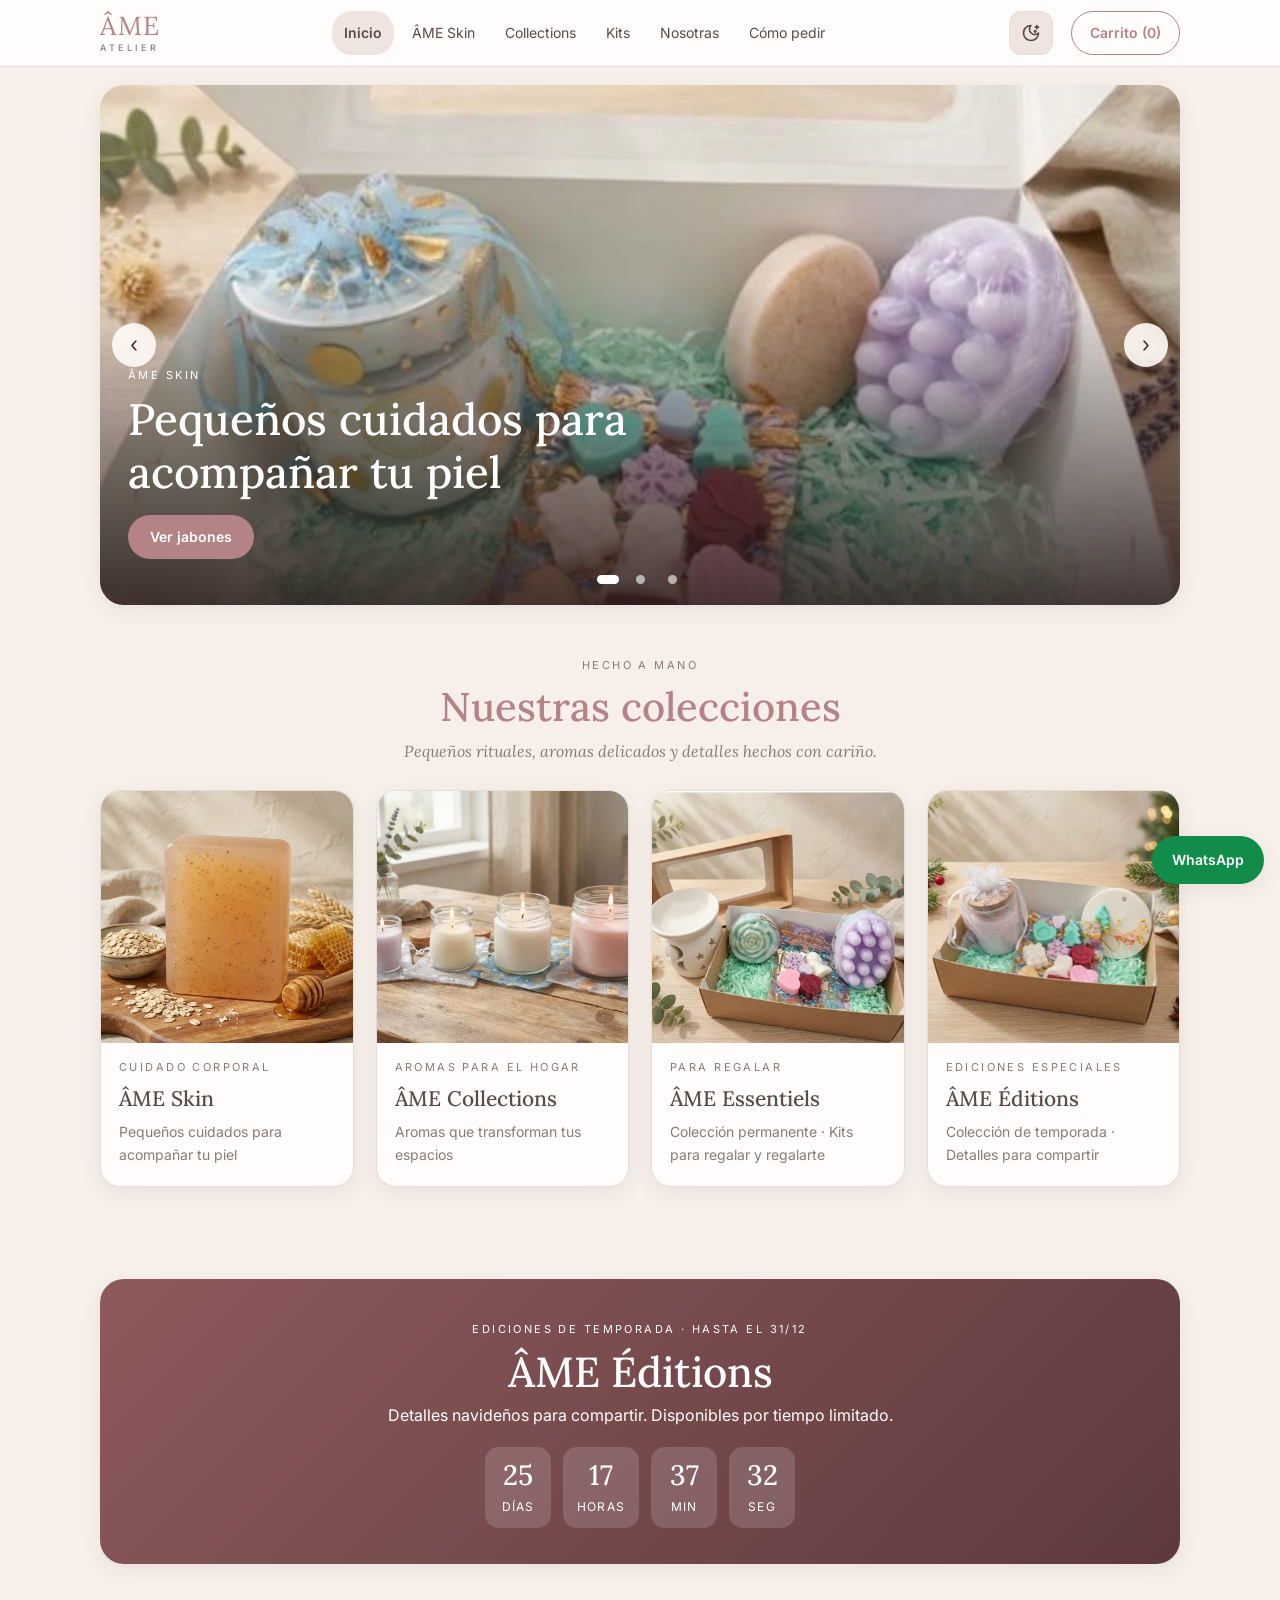
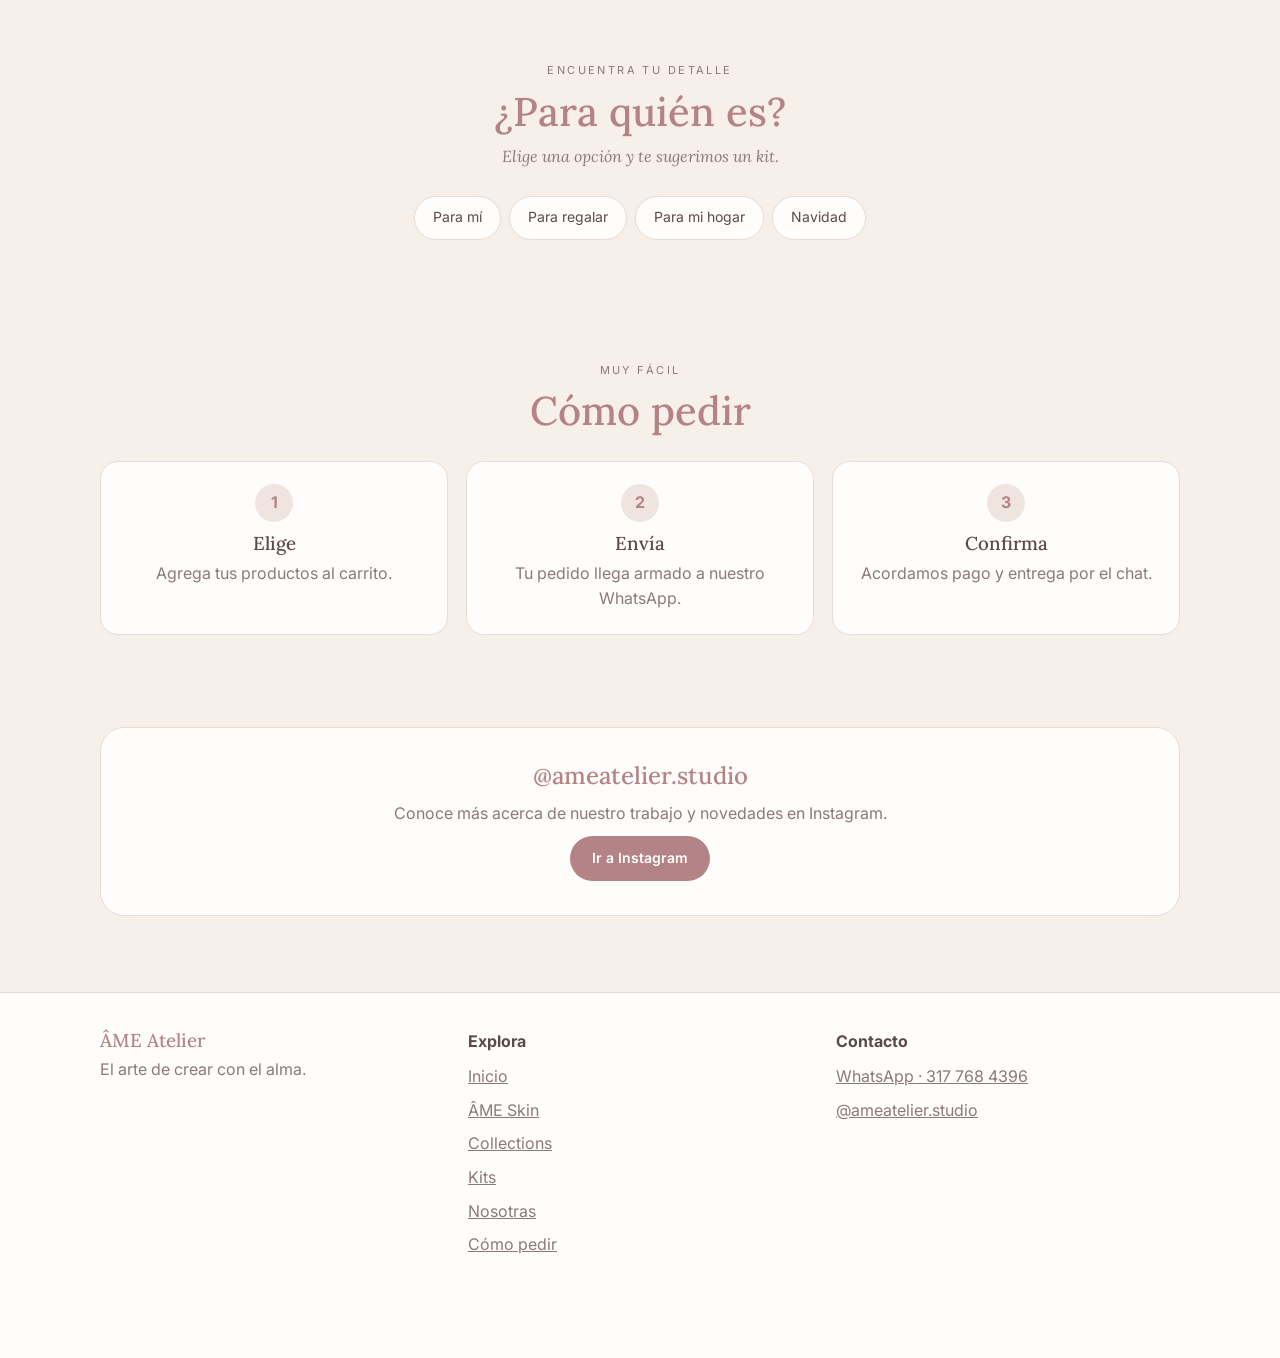
==== commit 788a00db: "Conexión con base de datos de productos en Google Sheets" ====
--- a/index.html
+++ b/index.html
@@ -73,7 +73,7 @@
             <div class="w">
                 <div class="ig rv">
                     <h2>@ameatelier.studio</h2>
-                    <p>Mira más de nuestro trabajo y novedades en Instagram.</p><a class="btn"
+                    <p>Conoce más acerca de nuestro trabajo y novedades en Instagram.</p><a class="btn"
                         href="https://instagram.com/ameatelier.studio" target="_blank" rel="noopener">Ir a Instagram</a>
                 </div>
             </div>
@@ -84,6 +84,7 @@
     <script src="js/data.js"></script>
     <script src="js/utils.js"></script>
     <script src="js/cart.js"></script>
+    <script src="js/sheets.js"></script>
     <script src="js/layout.js"></script>
     <script src="js/pages/home.js"></script>
 </body>
--- a/css/styles.css
+++ b/css/styles.css
@@ -51,7 +51,7 @@
     scroll-behavior: smooth
 }
 
-* {
+*, *::before, *::after {
     box-sizing: border-box
 }
 
@@ -392,7 +392,8 @@
 .cols {
     display: grid;
     grid-template-columns: repeat(auto-fill, minmax(250px, 1fr));
-    gap: 22px
+    gap: 22px;
+    grid-auto-rows: 1fr;
 }
 
 .cd,
@@ -404,20 +405,44 @@
     box-shadow: var(--sh);
     display: flex;
     flex-direction: column;
+    height: 100%;
     text-decoration: none;
     color: var(--ink);
-    transition: transform .25s
+    transition: transform .25s ease, box-shadow .25s ease;
 }
 
 .cc:hover,
-a.cd:hover {
-    transform: translateY(-4px)
+.cd:hover,
+.blk:hover {
+    transform: translateY(-4px);
+}
+
+.cc:hover .bi img,
+.cd:hover .bi img,
+.blk:hover .bi img {
+    transform: scale(1.05);
+}
+
+.cd,
+.cc,
+.blk {
+    transition: transform .25s ease, box-shadow .25s ease;
 }
 
 .bi {
     aspect-ratio: 4/5;
     background: var(--pill);
     overflow: hidden
+}
+
+/* Mismo tamaño de imagen en todas las tarjetas .cd */
+.cd .bm {
+    flex: none;
+}
+
+.cd .bi {
+    aspect-ratio: 4 / 3;
+    height: auto;
 }
 
 .bi img,
@@ -458,7 +483,6 @@
     gap: 10px;
     flex: 1
 }
-
 .bb h3,
 .ct h3 {
     font-size: 21px
@@ -476,31 +500,84 @@
     gap: 24px
 }
 
+/* Hacer el bloque más ancho dentro de su contenedor */
 .blk {
     display: grid;
-    grid-template-columns: minmax(0, .9fr) minmax(0, 1.3fr);
+    grid-template-columns: minmax(280px, 42%) minmax(0, 1fr);
+    align-items: stretch;
+    width: 100%;
+    max-width: 1120px; /* Más ancho para que quepan bien imagen y texto */
+    margin-inline: auto;
     background: var(--card);
     border: 1px solid var(--line);
     border-radius: 24px;
     overflow: hidden;
-    box-shadow: var(--sh)
-}
-
-@media(max-width:760px) {
-    .blk {
-        grid-template-columns: 1fr
-    }
-}
-
+    box-shadow: var(--sh);
+}
+
+/* Kits y Velas: dar un poco más de presencia a la imagen sin dejar huecos */
+.blk#velas,
+#kg .blk,
+.blk[data-col="essentiels"],
+.blk[data-col="editions"] {
+    grid-template-columns: minmax(300px, 45%) minmax(0, 1fr);
+}
+
+/* Contenedor de la imagen: ocupa toda la altura de la tarjeta */
+.blk .bm,
 .blk .bi {
+    width: 100%;
+    height: 100%;
+    min-height: 100%;
+    max-height: none;
     aspect-ratio: auto;
+    overflow: hidden;
+    background: var(--pill);
+}
+
+/* La imagen llena todo el espacio lateral sin deformarse ni dejar franjas vacías */
+.blk .bi img {
+    width: 100%;
     height: 100%;
-    min-height: 280px
-}
-
+    min-height: 320px;
+    object-fit: cover;
+    object-position: center;
+    display: block;
+}
+
+/* Columna derecha: texto, opciones y botones con buen respiro */
 .blk .bb {
-    padding: 24px;
-    gap: 12px
+    display: flex;
+    flex-direction: column;
+    justify-content: center;
+    background: var(--card);
+    padding: 24px 32px;
+    gap: 12px;
+    min-width: 0;
+}
+
+/* Si los botones de aroma se amontonan, permitir que bajen limpiamente */
+.blk .bb > * {
+    max-width: 100%;
+}
+
+@media (max-width: 820px) {
+    .blk,
+    .blk#velas,
+    #kg .blk,
+    .blk[data-col="essentiels"],
+    .blk[data-col="editions"] {
+        grid-template-columns: 1fr;
+    }
+
+    .blk .bi img {
+        min-height: 240px;
+        max-height: 320px;
+    }
+
+    .blk .bb {
+        padding: 20px;
+    }
 }
 
 .th {
@@ -924,7 +1001,6 @@
 html {
     scroll-behavior: auto
 }
-}
 
 body[data-page="nosotras"] .hd {
     display: flex;
